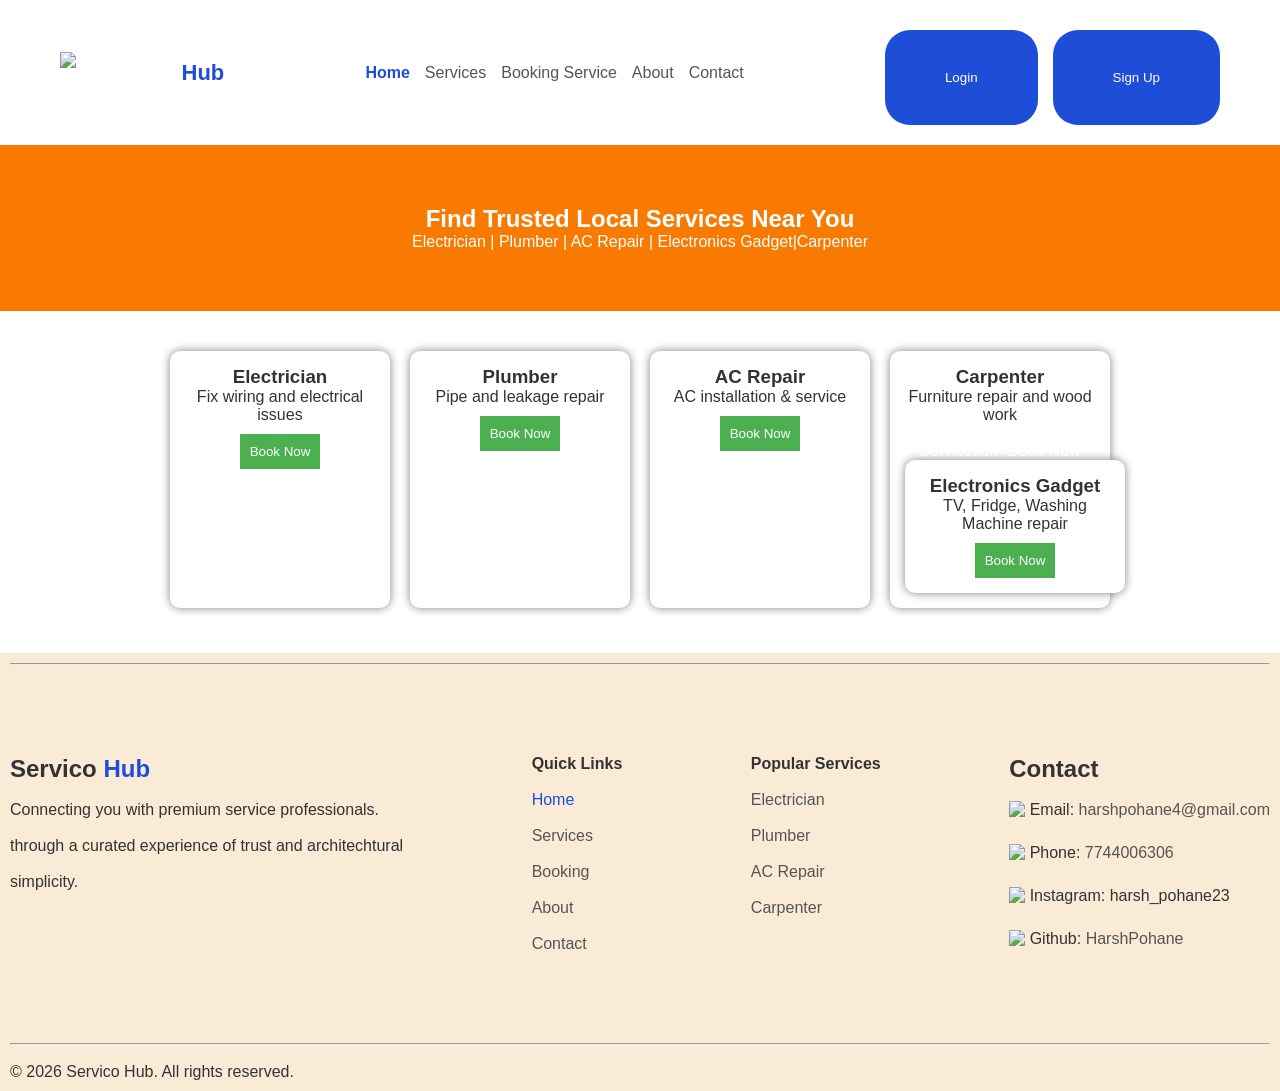
==== index.html @ bc9d91fb "Adding header footer" ====
<!DOCTYPE html>
<html>
<head>
<title>Local Services Finder</title>
<link rel="stylesheet" href="./css/header-footer.css">
<link rel="stylesheet" href="./css/home.css">
</head>

<body>
<header class="navbar">
  <div class="logo">
    <img src="https://img.icons8.com/fluency/48/service.png" alt="logo">
    <span>Servico<span style="color:#1e4ed8;">Hub</span></span>
  </div>
  <nav>
    <a href="./index.html"class="active">Home</a>
    <a href="./pages/service.html">Services</a>
     <a href="./pages/booking.html">Booking Service</a>
    <a href="./pages/about.html">About</a>
    <a href="./pages/contact.html">Contact</a>
  </nav>
   <nav>
  <button class="btn-primary">Login</button>
  <button class="btn-primary">Sign Up</button>
  </nav>
</header>
<!--ServicesNames-->
<section class="ServicesNames">
<h2>Find Trusted Local Services Near You</h2>
<p>Electrician | Plumber | AC Repair | Electronics Gadget|Carpenter</p>
</section>

<!-- Services Cards -->
<section class="services">

<div class="card">
<h3>Electrician</h3>
<p>Fix wiring and electrical issues</p>
<a href="booking.html"><button>Book Now</button></a>
</div>

<div class="card">
<h3>Plumber</h3>
<p>Pipe and leakage repair</p>
<a href="booking.html"><button>Book Now</button></a>
</div>

<div class="card">
<h3>AC Repair</h3>
<p>AC installation & service</p>
<a href="booking.html"><button>Book Now</button></a>
</div>

<div class="card">
<h3>Carpenter</h3>
<p>Furniture repair and wood work</p>
<a href="booking.html"><butt<img src="./../images/Servico Hub logo design showcase.png" alt="Servico Hub logo" width="500">

<div class="nav-links">
<a href="./home.html">Home</a>
<a href="./service.html">Serviceson>Book Now</button></a>
</div>

<div class="card">
<h3>Electronics Gadget</h3>
<p>TV, Fridge, Washing Machine repair</p>
<a href="booking.html"><button>Book Now</button></a>
</div>

</section>
<footer><hr><br><br><br><br><br>
  <div class="footer-container">

    <div class="footer-brand">
      <h2>Servico <span style="color:#1e4ed8;">Hub</span></h2><br>
      <p>Connecting you with premium service professionals.<br><br>
        through a curated experience of trust and architechtural <br><br> simplicity.
      </p>
    </div>

    <div>
      <h4>Quick Links</h4><br>
      <p><a href="./index.html" class="active-open">Home</a></p><br>
      <p><a href="./pages/service.html" class="text-color">Services</a></p><br>
      <p><a href="./pages/booking.html" class="text-color">Booking</a></p><br>
      <p><a href="./pages/about.html" class="text-color">About</a></p><br>
      <p><a href="./pages/contact.html" class="text-color">Contact</a></p><br>
    </div>

    <div>
      <h4>Popular Services</h4><br>
      <p><a href="./pages/services.html#Electrician" class="text-color">Electrician</a></p><br>
      <p><a href="./pages/services.html#Plumber" class="text-color">Plumber</a></p><br>
      <p><a href="./pages/services.html#AC Repair" class="text-color">AC Repair</a></p><br>
      <p><a href="./pages/services.html#Carpenter" class="text-color">Carpenter</a></p><br>
    </div> 
  <div >
        <h2>Contact</h2><br>
        <div class="footer-contact">
          <img src="./images/contactmail.jpg" height="25px"/>&nbsp;
        <p>Email: <a href="mailto:harshpohane4@gmail.com" class="text-color">harshpohane4@gmail.com</a> </p></div><br>
        <div class="footer-contact">
           <img src="./images/contactphone.png" height="25px"/>&nbsp; 
        <p>Phone: <a href="tel:7744006306" class="text-color">7744006306</a></p><br>
        </div><br>
        <div class="footer-contact">
           <img src="./images/instagram.png" height="25px"/>&nbsp; 
        <p>Instagram: <a href="http://www.instagram.com/yourusername" target="_blank" class="text-color"></a>harsh_pohane23</a></p><br>
        </div><br>
        <div class="footer-contact">
           <img src="./images/github.png" height="25px"/>&nbsp; 
        <p>Github: <a href="https://github.com/HarshPohane" class="text-color">HarshPohane
</a></p><br>
        </div>
      </div>
  </div><br><br><br><br>
  <hr><br>
  <p class="copyright">© 2026 Servico Hub. All rights reserved.</p>
</footer>

</body>
</html>
---- css/header-footer.css ----
* {
  margin: 0;
  padding: 0;
  box-sizing: border-box;
  font-family: Arial, sans-serif;
}

body {
  background: #f5f7fb;
  color: #333;
}

.navbar {
  display: flex;
  justify-content: space-between;
  align-items: center;
  padding: 20px 60px;
  background: white;
  flex-wrap: wrap;
}

.logo {
  display: flex;
  align-items: center;
  gap: 10px;
  font-weight: bold;
  font-size: 20px;
}

.logo img {
  width: 32px;
}

nav {
  display: flex;
  gap: 15px;
}

nav a {
  text-decoration: none;
  color: #555;
}

nav .active {
  color: #1e4ed8;
  font-weight: bold;
}

.btn-primary {
  background: #1e4ed8;
  color: white;
  padding: 40px 60px;
  border: none;
  border-radius: 25px;
  cursor: pointer;
}
footer {
  background-color: antiquewhite;
  padding: 10px 10px;
  margin-top: 5px;
  
}

.footer-container {
  display: flex;
  justify-content: space-between;
  gap: 0px;

}

footer input {
  padding: 10px;
  width: 100%;
  margin: 10px 0;
}

footer .btn-primary {
  width: 100%;
}
.servico{
   gap: 1px;
}
.text-color{
    text-decoration: none;
    color: #555;
}
  .footer-contact{
    display: flex;
  }
  .active-open{
    text-decoration: none;
    color:#1e4ed8;
  }
 @media (max-width: 992px) {
  .contact-container {
    flex-direction: column;
  }

  .footer-container {
    flex-wrap: wrap;
  }

  .hero h1 {
    font-size: 36px;
  }
}

@media (max-width: 600px) {
  .navbar {
    padding: 15px 20px;
    flex-direction: column;
    align-items: flex-start;
    gap: 10px;
  }

  nav {
    flex-wrap: wrap;
  }

  .hero {
    padding: 20px;
  }

  .hero h1 {
    font-size: 28px;
  }

  .hero p {
    font-size: 14px;
  }

  .contact-container {
    padding: 20px;
  }

  .row {
    flex-direction: column;
  }

  footer {
    padding: 20px;
  }

  .footer-container {
    flex-direction: column;
  }
}
.copyright{
  gap:0px;

}
---- css/home.css ----
/* Body */
body{
font-family: Arial;
margin:0;
background:white;
}


.logo{
color:white;
font-size:22px;
font-weight:bold;
}

.nav-links a{
color:white;
text-decoration:none;
margin:0 10px;
}

.nav-links a:hover{
color:#F97A00;
}

/* ServicesNames Section */
.ServicesNames{
background: #F97A00;
color:white;
text-align:center;
padding:60px;
}

/* Services Section */
.services{
display:flex;
flex-wrap:wrap;
justify-content:center;
gap:20px;
padding:40px;
}

/* Card Design */
.card{
background:white;
width:220px;
padding:15px;
text-align:center;
border-radius:10px;
box-shadow:0 0 10px gray;
}

.card img{
width:100%;
border-radius:10px;
}

/* Button */
button{
background:#4CAF50;
color:white;
border:none;
padding:10px;
cursor:pointer;
margin-top:10px;
}

button:hover{
background:#2e7d32;
}
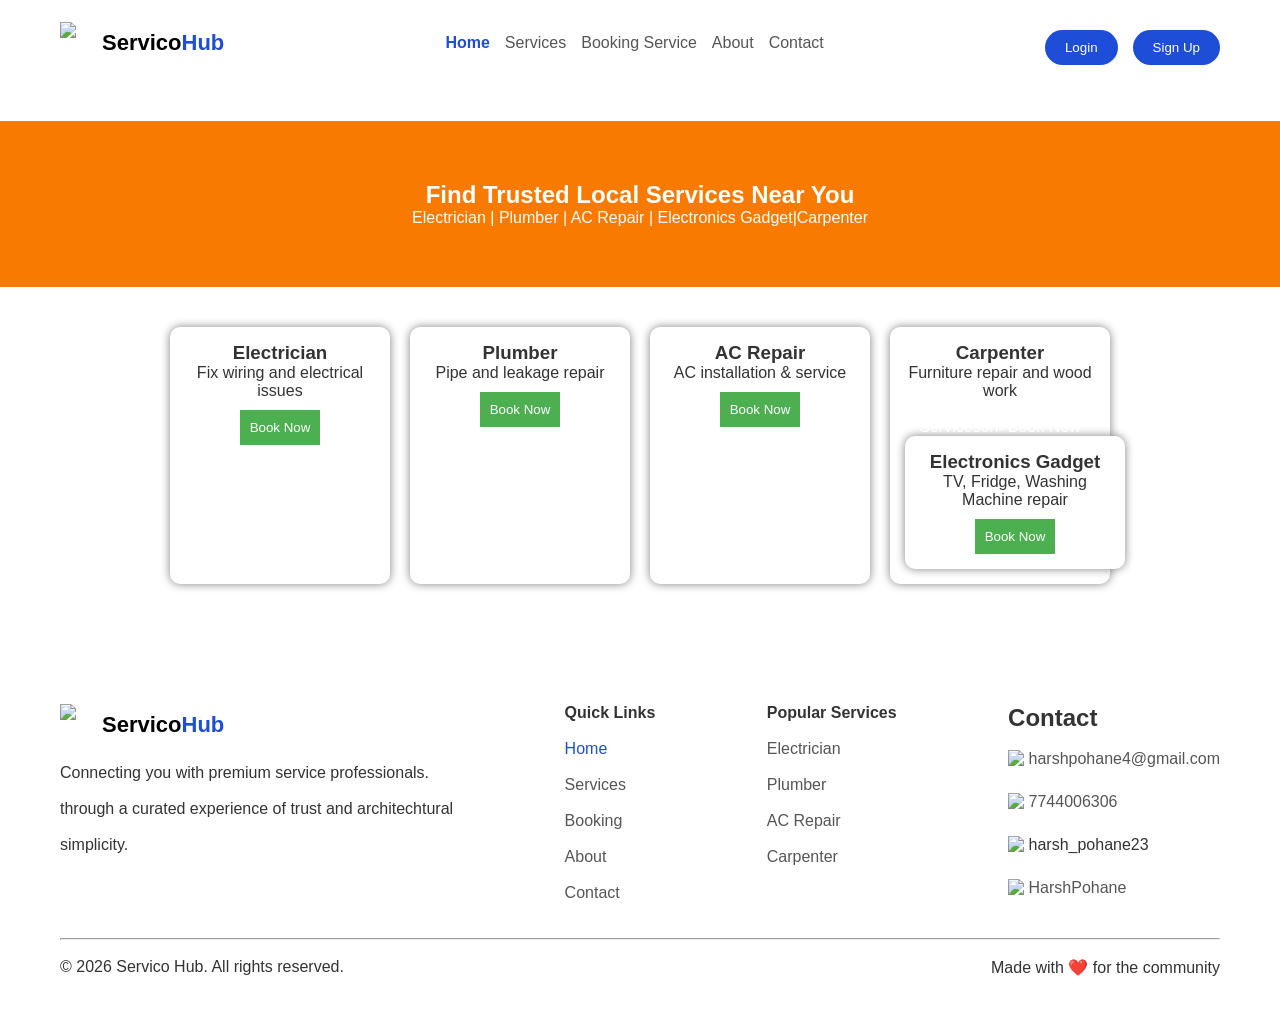
==== commit a61e20c3: "create header footer" ====
--- a/index.html
+++ b/index.html
@@ -7,23 +7,24 @@
 </head>
 
 <body>
+
 <header class="navbar">
   <div class="logo">
     <img src="https://img.icons8.com/fluency/48/service.png" alt="logo">
-    <span>Servico<span style="color:#1e4ed8;">Hub</span></span>
+   <a href="./index.html" class="logo-decoration"> <span style="color:black;">Servico</span><span style="color:#1e4ed8;">Hub</span></a>
   </div>
   <nav>
     <a href="./index.html"class="active">Home</a>
     <a href="./pages/service.html">Services</a>
      <a href="./pages/booking.html">Booking Service</a>
     <a href="./pages/about.html">About</a>
-    <a href="./pages/contact.html">Contact</a>
+    <a href="./pages/contact.html" >Contact</a>
   </nav>
    <nav>
   <button class="btn-primary">Login</button>
   <button class="btn-primary">Sign Up</button>
   </nav>
-</header>
+</header><br><br>
 <!--ServicesNames-->
 <section class="ServicesNames">
 <h2>Find Trusted Local Services Near You</h2>
@@ -68,11 +69,14 @@
 </div>
 
 </section>
-<footer><hr><br><br><br><br><br>
+<footer>
   <div class="footer-container">
 
     <div class="footer-brand">
-      <h2>Servico <span style="color:#1e4ed8;">Hub</span></h2><br>
+      <div class="logo">
+    <img src="https://img.icons8.com/fluency/48/service.png" alt="logo">
+   <a href="./index.html" class="logo-decoration"> <span style="color:black;">Servico<span style="color:#1e4ed8;">Hub</span></span></a>
+  </div><br>
       <p>Connecting you with premium service professionals.<br><br>
         through a curated experience of trust and architechtural <br><br> simplicity.
       </p>
@@ -98,24 +102,27 @@
         <h2>Contact</h2><br>
         <div class="footer-contact">
           <img src="./images/contactmail.jpg" height="25px"/>&nbsp;
-        <p>Email: <a href="mailto:harshpohane4@gmail.com" class="text-color">harshpohane4@gmail.com</a> </p></div><br>
+        <p><a href="mailto:harshpohane4@gmail.com" class="text-color">harshpohane4@gmail.com</a> </p></div><br>
         <div class="footer-contact">
            <img src="./images/contactphone.png" height="25px"/>&nbsp; 
-        <p>Phone: <a href="tel:7744006306" class="text-color">7744006306</a></p><br>
+        <p><a href="tel:7744006306" class="text-color">7744006306</a></p><br>
         </div><br>
         <div class="footer-contact">
            <img src="./images/instagram.png" height="25px"/>&nbsp; 
-        <p>Instagram: <a href="http://www.instagram.com/yourusername" target="_blank" class="text-color"></a>harsh_pohane23</a></p><br>
+        <p><a href="http://www.instagram.com/yourusername" target="_blank" class="text-color"></a>harsh_pohane23</a></p><br>
         </div><br>
         <div class="footer-contact">
            <img src="./images/github.png" height="25px"/>&nbsp; 
-        <p>Github: <a href="https://github.com/HarshPohane" class="text-color">HarshPohane
+        <p><a href="https://github.com/HarshPohane" class="text-color">HarshPohane
 </a></p><br>
         </div>
       </div>
-  </div><br><br><br><br>
+  </div><br>
   <hr><br>
-  <p class="copyright">© 2026 Servico Hub. All rights reserved.</p>
+  <div class="copyright">
+  <p>© 2026 Servico Hub. All rights reserved.</p>
+  <p>Made with ❤️ for the community</p>
+  </div><br>
 </footer>
 
 </body>
--- a/css/header-footer.css
+++ b/css/header-footer.css
@@ -49,23 +49,21 @@
 .btn-primary {
   background: #1e4ed8;
   color: white;
-  padding: 40px 60px;
+  padding: 10px 20px;
   border: none;
   border-radius: 25px;
   cursor: pointer;
 }
 footer {
-  background-color: antiquewhite;
-  padding: 10px 10px;
-  margin-top: 5px;
-  
+  padding: 40px 60px;
+  margin-top: 40px;
 }
 
 .footer-container {
+
   display: flex;
   justify-content: space-between;
-  gap: 0px;
-
+  gap: 20px;
 }
 
 footer input {
@@ -87,9 +85,13 @@
   .footer-contact{
     display: flex;
   }
-  .active-open{
-    text-decoration: none;
-    color:#1e4ed8;
+  .copyright{
+    display: flex;
+    justify-content: space-between;
+
+  }
+  .logo-decoration{
+text-decoration: none;
   }
  @media (max-width: 992px) {
   .contact-container {
@@ -104,6 +106,10 @@
     font-size: 36px;
   }
 }
+.active-open{
+    text-decoration: none;
+    color:#1e4ed8;
+  }
 
 @media (max-width: 600px) {
   .navbar {
@@ -144,8 +150,4 @@
   .footer-container {
     flex-direction: column;
   }
-}
-.copyright{
-  gap:0px;
-
 }
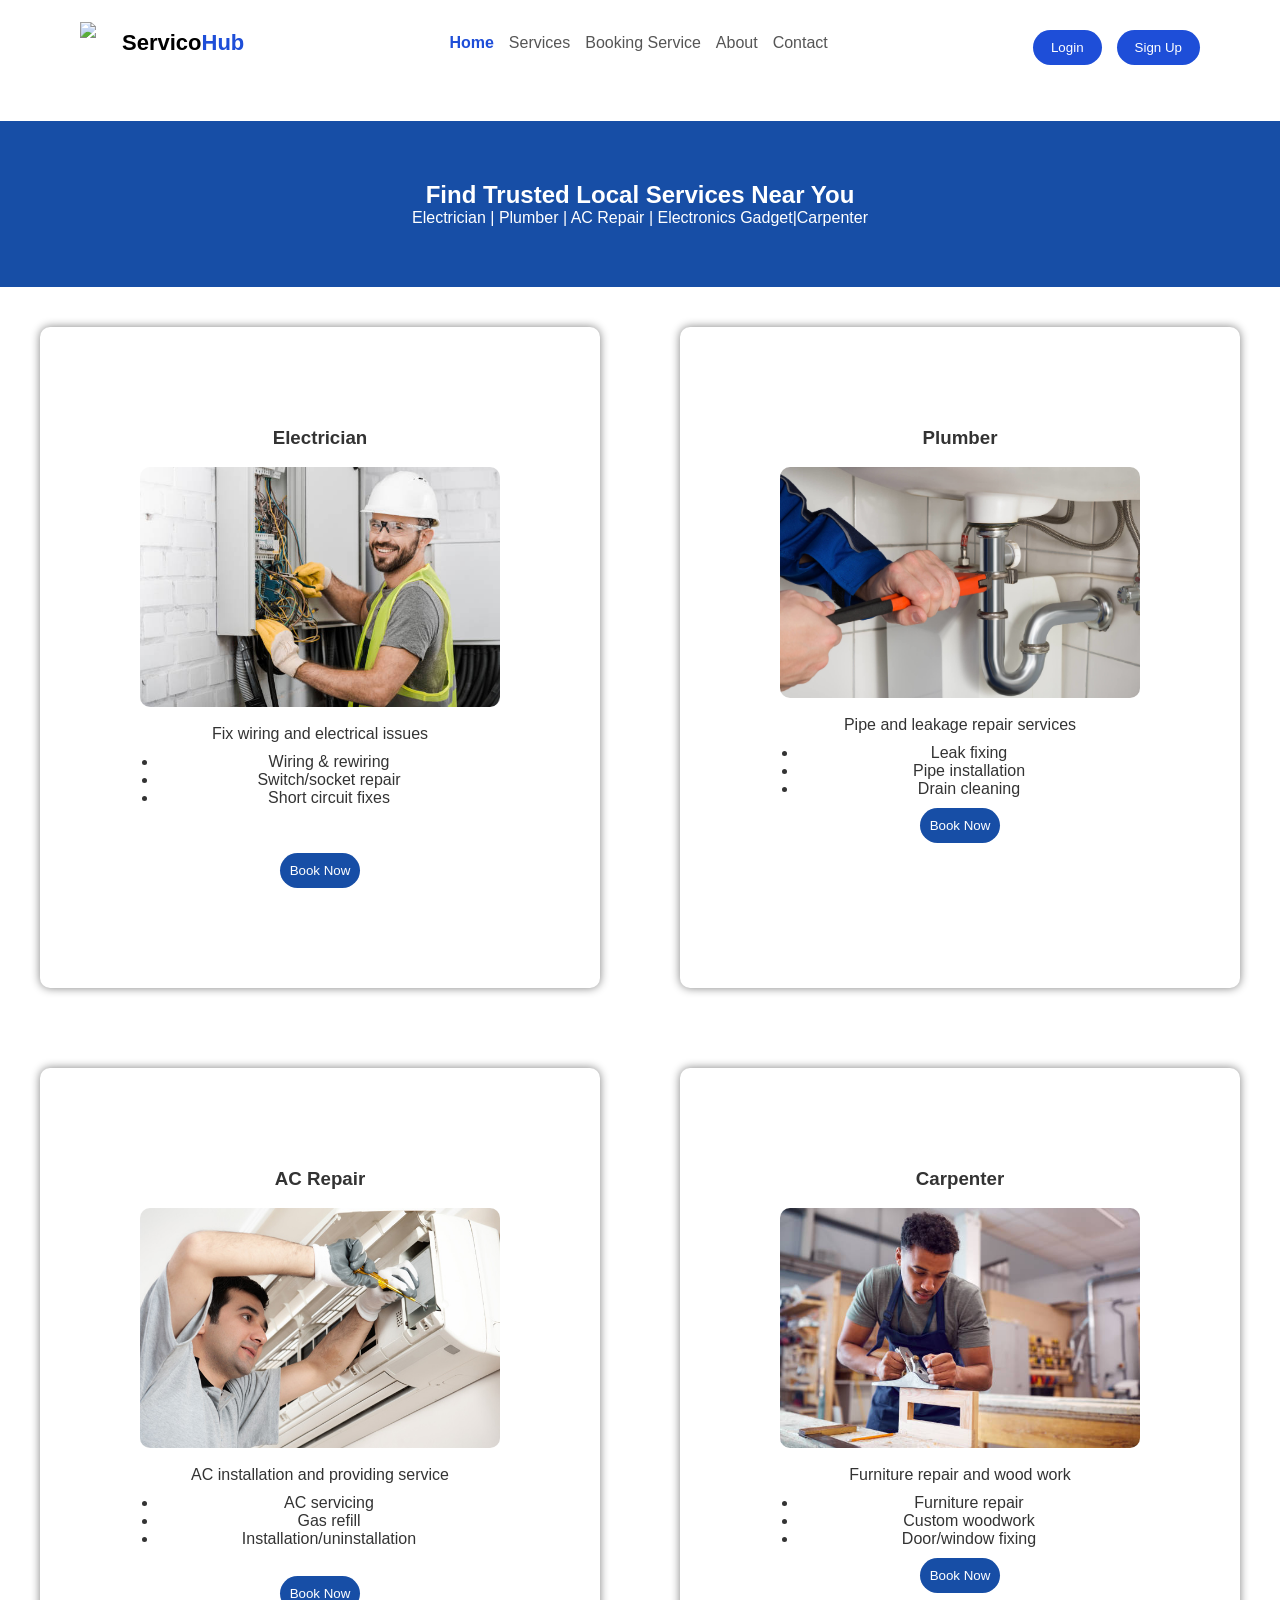
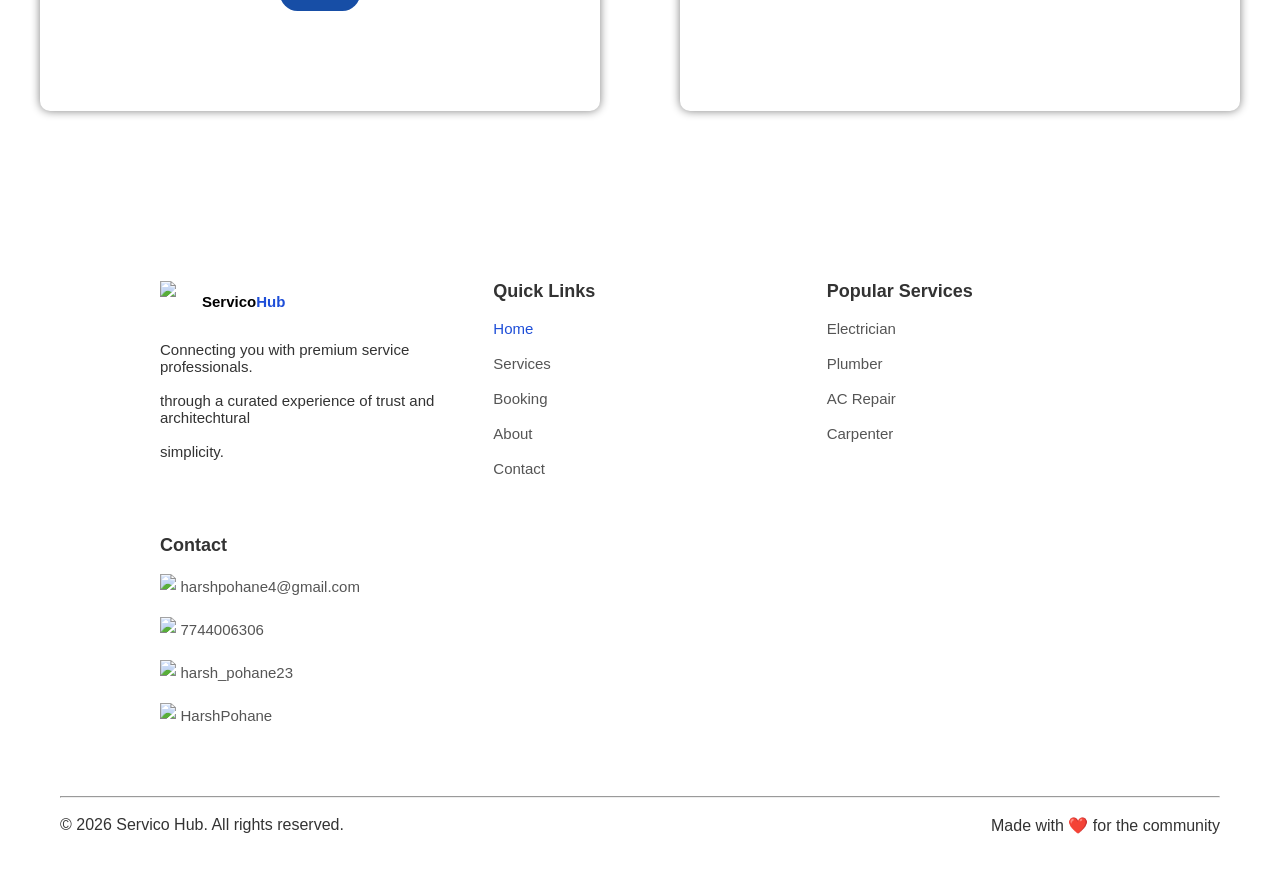
==== commit 38d6a108: "added changes for card css" ====
--- a/index.html
+++ b/index.html
@@ -35,36 +35,55 @@
 <section class="services">
 
 <div class="card">
-<h3>Electrician</h3>
+<h3>Electrician</h3><br>
+<img src="../images/electrician.png" alt="Electrician" class="card-image"><br>
 <p>Fix wiring and electrical issues</p>
+  <ul>
+    <li>Wiring & rewiring</li>
+    <li>Switch/socket repair</li>
+    <li>Short circuit fixes</li>
+  </ul>
+<br>
+<br>
 <a href="booking.html"><button>Book Now</button></a>
 </div>
 
 <div class="card">
-<h3>Plumber</h3>
-<p>Pipe and leakage repair</p>
+<h3>Plumber</h3><br>
+<img src="../images/plumbing.png" alt="Plumbing"><br>
+<p>Pipe and leakage repair services</p>
+  <ul>
+    <li>Leak fixing</li>
+    <li>Pipe installation</li>
+    <li>Drain cleaning</li>
+  </ul>
+
 <a href="booking.html"><button>Book Now</button></a>
 </div>
 
 <div class="card">
-<h3>AC Repair</h3>
-<p>AC installation & service</p>
+<h3>AC Repair</h3><br>
+<img src="../images/ac-repair.png" alt="AC Repair"><br>
+<p>AC installation and providing service</p>
+  <ul>
+    <li>AC servicing</li>
+    <li>Gas refill</li>
+    <li>Installation/uninstallation</li>
+  </ul>
+
+</br>
 <a href="booking.html"><button>Book Now</button></a>
 </div>
 
 <div class="card">
-<h3>Carpenter</h3>
+<h3>Carpenter</h3><br>
+<img src="../images/carpentry.png" alt="Carpentry"><br>
 <p>Furniture repair and wood work</p>
-<a href="booking.html"><butt<img src="./../images/Servico Hub logo design showcase.png" alt="Servico Hub logo" width="500">
-
-<div class="nav-links">
-<a href="./home.html">Home</a>
-<a href="./service.html">Serviceson>Book Now</button></a>
-</div>
-
-<div class="card">
-<h3>Electronics Gadget</h3>
-<p>TV, Fridge, Washing Machine repair</p>
+  <ul>
+    <li>Furniture repair</li>
+    <li>Custom woodwork</li>
+    <li>Door/window fixing</li>
+  </ul>
 <a href="booking.html"><button>Book Now</button></a>
 </div>
 
@@ -93,10 +112,10 @@
 
     <div>
       <h4>Popular Services</h4><br>
-      <p><a href="./pages/services.html#Electrician" class="text-color">Electrician</a></p><br>
-      <p><a href="./pages/services.html#Plumber" class="text-color">Plumber</a></p><br>
-      <p><a href="./pages/services.html#AC Repair" class="text-color">AC Repair</a></p><br>
-      <p><a href="./pages/services.html#Carpenter" class="text-color">Carpenter</a></p><br>
+      <p><a href="./pages/service.html#Electrician" class="text-color">Electrician</a></p><br>
+      <p><a href="./pages/service.html#Plumber" class="text-color">Plumber</a></p><br>
+      <p><a href="./pages/service.html#AC Repair" class="text-color">AC Repair</a></p><br>
+      <p><a href="./pages/service.html#Carpenter" class="text-color">Carpenter</a></p><br>
     </div> 
   <div >
         <h2>Contact</h2><br>
@@ -109,7 +128,7 @@
         </div><br>
         <div class="footer-contact">
            <img src="./images/instagram.png" height="25px"/>&nbsp; 
-        <p><a href="http://www.instagram.com/yourusername" target="_blank" class="text-color"></a>harsh_pohane23</a></p><br>
+        <p><a href="http://www.instagram.com/yourusername" target="_blank" class="text-color">harsh_pohane23</a></p><br>
         </div><br>
         <div class="footer-contact">
            <img src="./images/github.png" height="25px"/>&nbsp; 
--- a/css/header-footer.css
+++ b/css/header-footer.css
@@ -93,61 +93,188 @@
   .logo-decoration{
 text-decoration: none;
   }
- @media (max-width: 992px) {
-  .contact-container {
-    flex-direction: column;
-  }
-
-  .footer-container {
-    flex-wrap: wrap;
-  }
-
-  .hero h1 {
-    font-size: 36px;
-  }
-}
-.active-open{
+    .active-open{
     text-decoration: none;
     color:#1e4ed8;
   }
-
-@media (max-width: 600px) {
+  .paragraph{
+  line-height: 1.7;
+  }
+@media (max-width: 768px) {
   .navbar {
-    padding: 15px 20px;
+    padding: 15px 30px;
+    flex-direction: column;
+    align-items: flex-start;
+  }
+
+  .navbar nav {
+    width: 100%;
+    display: flex;
+    justify-content: space-between;
+    margin-top: 10px;
+  }
+
+  .navbar nav a {
+    font-size: 14px;
+    margin-right: 10px;
+  }
+
+  .btn-primary {
+    padding: 8px 12px;
+    font-size: 14px;
+  }
+}
+
+
+/*MOBILE (480px and below)*/
+@media (max-width: 480px) {
+  .navbar {
+    padding: 10px 15px;
+  }
+
+  .logo {
+    width: 100%;
+    justify-content: space-between;
+  }
+
+  .logo img {
+    width: 35px;
+  }
+
+  .logo-decoration {
+    font-size: 18px;
+  }
+
+  .navbar nav {
     flex-direction: column;
     align-items: flex-start;
     gap: 10px;
   }
 
-  nav {
-    flex-wrap: wrap;
-  }
-
-  .hero {
-    padding: 20px;
-  }
-
-  .hero h1 {
-    font-size: 28px;
-  }
-
-  .hero p {
-    font-size: 14px;
-  }
-
-  .contact-container {
-    padding: 20px;
-  }
-
-  .row {
-    flex-direction: column;
-  }
-
-  footer {
-    padding: 20px;
-  }
-
+  .navbar nav a {
+    display: block;
+    width: 100%;
+    padding: 8px 0;
+    font-size: 14px;
+  }
+
+  .btn-primary {
+    width: 100%;
+    margin-top: 5px;
+  }
+}
+
+
+/*LARGE LAPTOP (1024px and above) */
+@media (min-width: 1024px) {
+  .navbar {
+    padding: 20px 80px;
+  }
+
+  .navbar nav a {
+    font-size: 16px;
+  }
+
+  .btn-primary {
+    padding: 10px 18px;
+  }
+}
+/* Default layout (Laptop/Desktop) */
+.footer-container {
+  display: flex;
+  justify-content: space-between;
+  flex-wrap: wrap;
+  gap: 40px;
+  padding: 40px 80px;
+}
+
+.footer-container > div {
+  flex: 1;
+  min-width: 220px;
+}
+
+.footer-contact {
+  display: flex;
+  align-items: center;
+}
+
+
+/*TABLET (768px and below)*/
+@media (max-width: 768px) {
+  .footer-container {
+    padding: 30px 40px;
+    gap: 30px;
+  }
+
+  .footer-container > div {
+    flex: 1 1 45%; /* 2 columns */
+  }
+
+  .footer-brand p {
+    font-size: 14px;
+  }
+
+  .footer-container h4,
+  .footer-container h2 {
+    font-size: 16px;
+  }
+}
+
+
+/*MOBILE (480px and below)*/
+@media (max-width: 480px) {
   .footer-container {
     flex-direction: column;
+    padding: 20px;
+    gap: 20px;
+  }
+
+  .footer-container > div {
+    width: 100%;
+  }
+
+  .footer-brand {
+    text-align: center;
+  }
+
+  .logo {
+    justify-content: center;
+  }
+
+  .footer-contact {
+    justify-content: flex-start;
+  }
+
+  .footer-container h4,
+  .footer-container h2 {
+    font-size: 15px;
+  }
+
+  .footer-container p,
+  .footer-container a {
+    font-size: 14px;
+  }
+
+  .copyright {
+    text-align: center;
+    font-size: 13px;
+  }
+}
+
+
+/*LARGE LAPTOP (1024px and above)*/
+@media (min-width: 1024px) {
+  .footer-container {
+    padding: 50px 100px;
+  }
+
+  .footer-container h4,
+  .footer-container h2 {
+    font-size: 18px;
+  }
+
+  .footer-container p,
+  .footer-container a {
+    font-size: 15px;
   }
 }
--- a/css/home.css
+++ b/css/home.css
@@ -24,7 +24,7 @@
 
 /* ServicesNames Section */
 .ServicesNames{
-background: #F97A00;
+background: #174ea6;
 color:white;
 text-align:center;
 padding:60px;
@@ -32,21 +32,27 @@
 
 /* Services Section */
 .services{
-display:flex;
-flex-wrap:wrap;
+display:grid;
+grid-template-columns: repeat(2, 1fr);
+
 justify-content:center;
-gap:20px;
+gap:80px;
 padding:40px;
+
 }
 
 /* Card Design */
 .card{
 background:white;
-width:220px;
-padding:15px;
+width: 100%; 
+padding:100px;
 text-align:center;
 border-radius:10px;
 box-shadow:0 0 10px gray;
+
+display: flex;
+  flex-direction: column;
+  
 }
 
 .card img{
@@ -54,16 +60,26 @@
 border-radius:10px;
 }
 
+
+.card ul {
+  padding-left: 18px;
+  margin: 10px 0;
+}
+
+.card button {
+  margin-top: auto;
+}
 /* Button */
 button{
-background:#4CAF50;
+background:#174ea6;
 color:white;
 border:none;
 padding:10px;
 cursor:pointer;
 margin-top:10px;
+border-radius: 30px;
 }
 
 button:hover{
-background:#2e7d32;
+background:;
 }
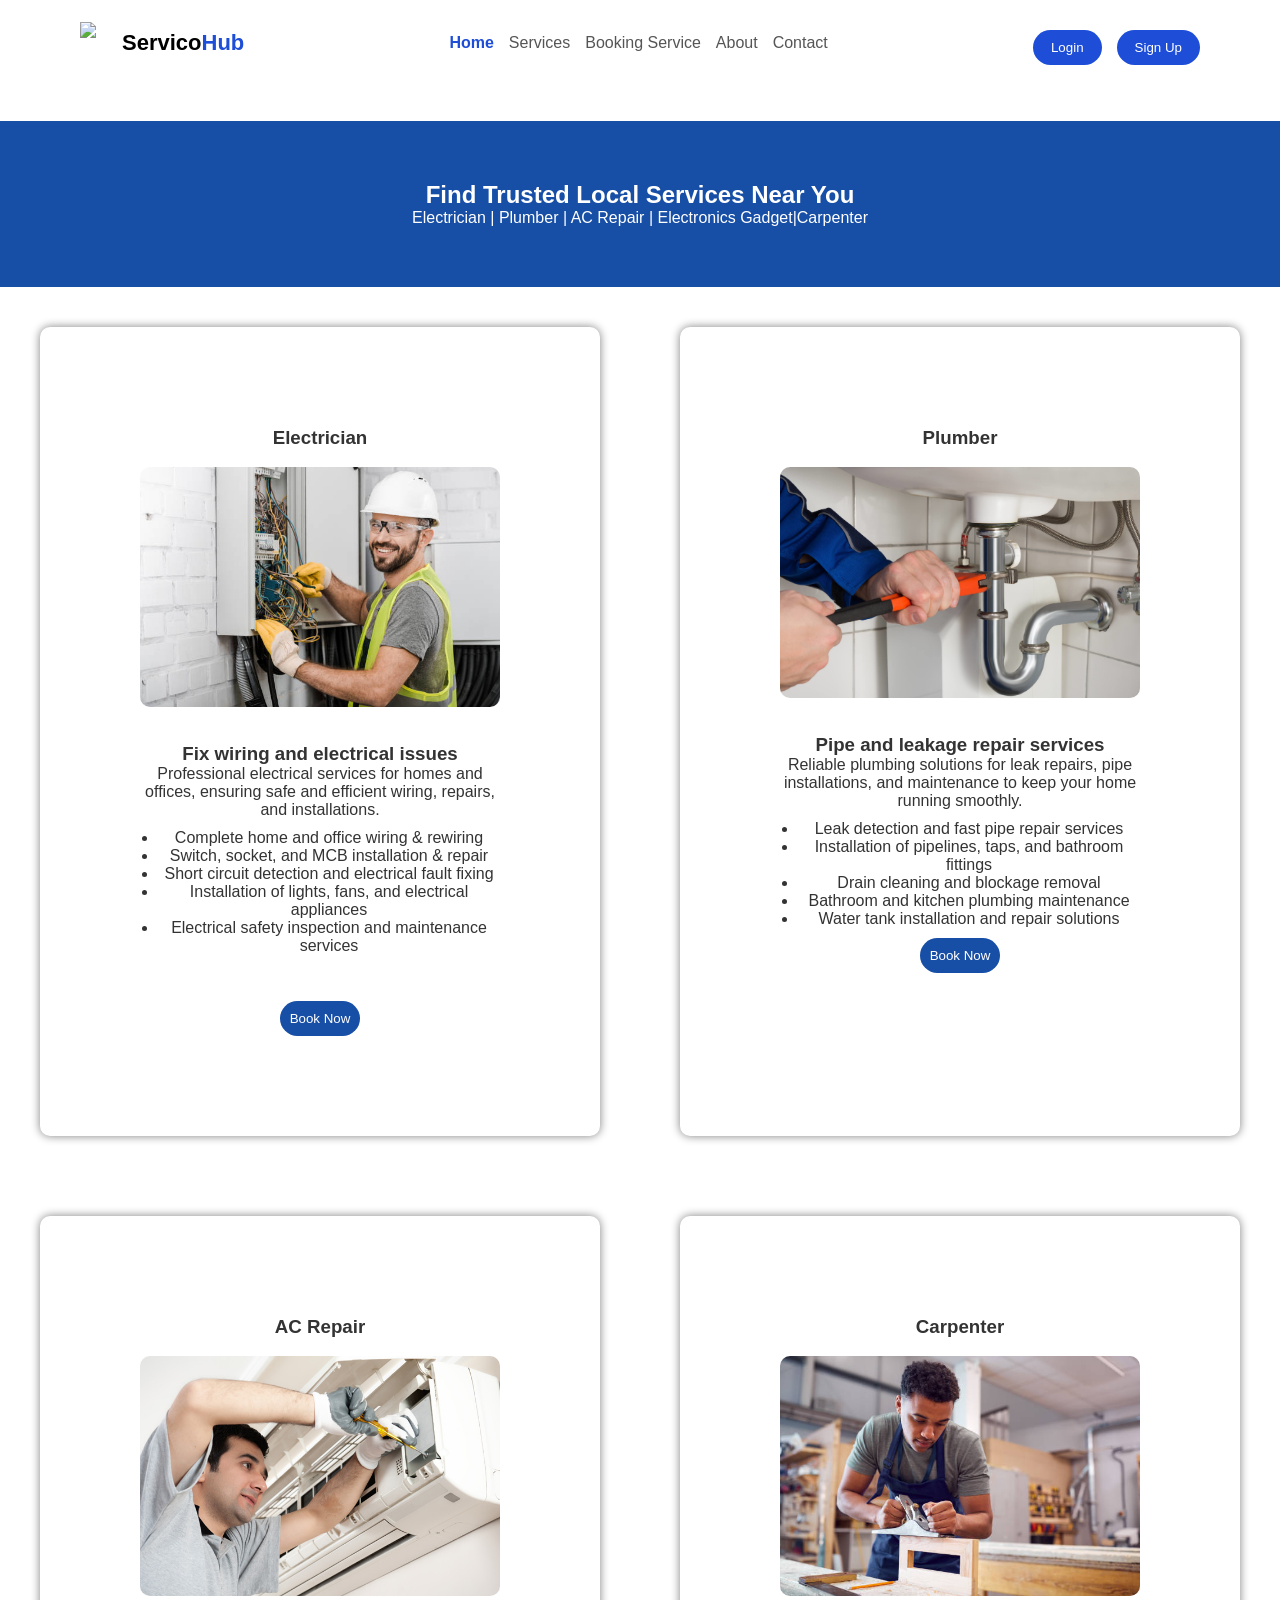
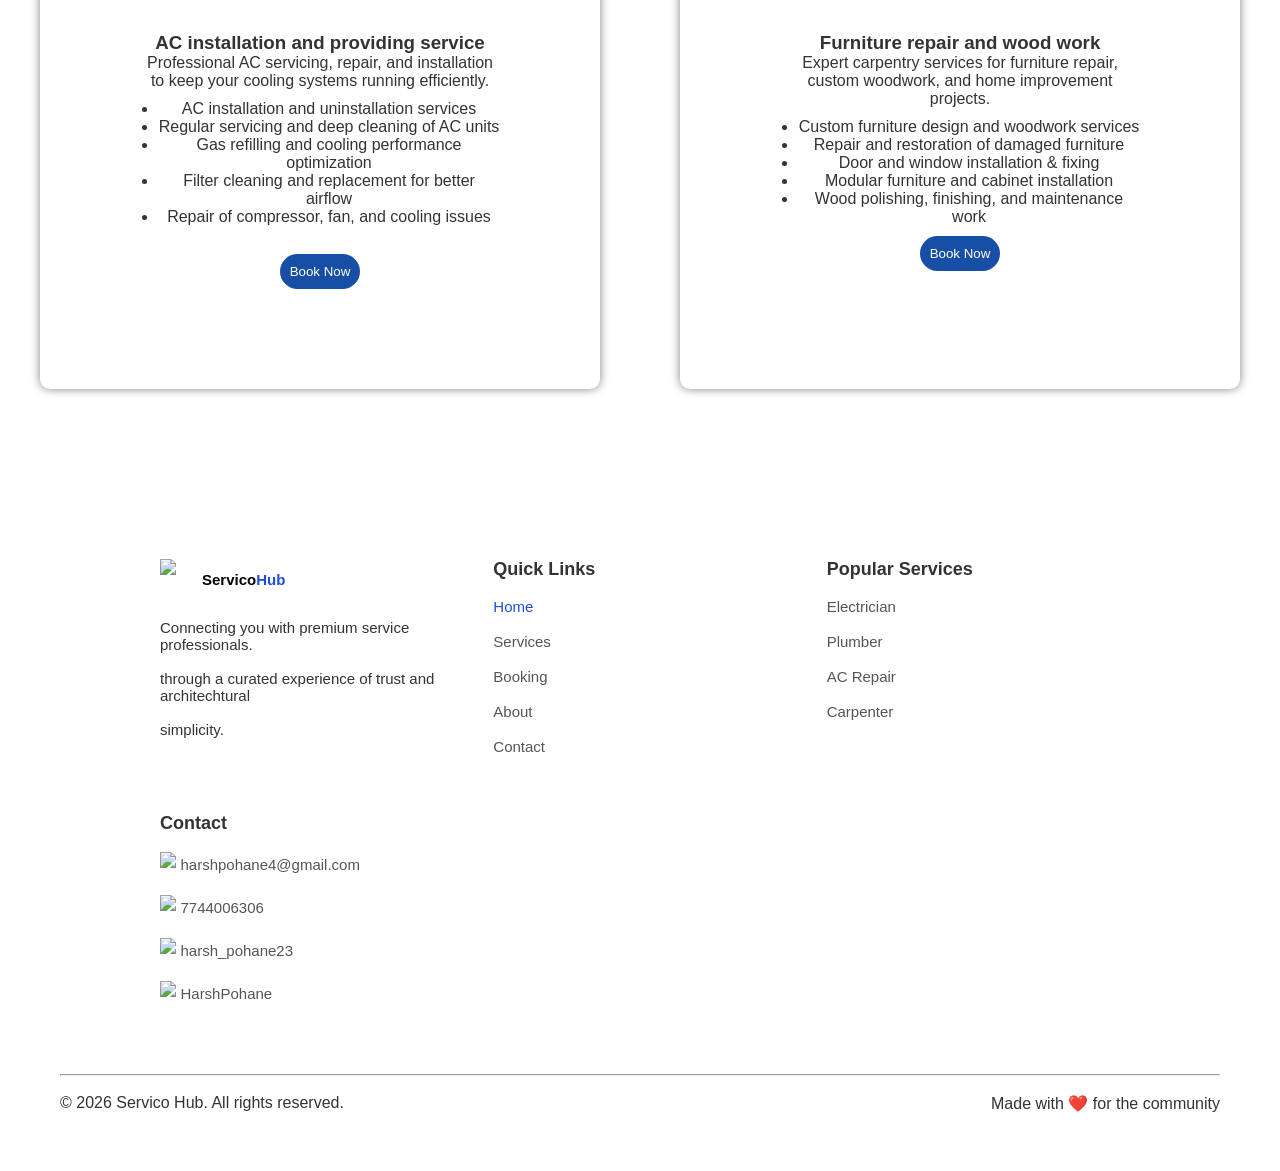
==== commit 5cc136f1: "added description points for each service" ====
--- a/index.html
+++ b/index.html
@@ -36,13 +36,16 @@
 
 <div class="card">
 <h3>Electrician</h3><br>
-<img src="../images/electrician.png" alt="Electrician" class="card-image"><br>
-<p>Fix wiring and electrical issues</p>
-  <ul>
-    <li>Wiring & rewiring</li>
-    <li>Switch/socket repair</li>
-    <li>Short circuit fixes</li>
-  </ul>
+<img src="../images/electrician.png" alt="Electrician" class="card-image"><br><br>
+<h3>Fix wiring and electrical issues</h3>
+<p>Professional electrical services for homes and offices, ensuring safe and efficient wiring, repairs, and installations.</p>
+<ul>
+  <li>Complete home and office wiring & rewiring</li>
+  <li>Switch, socket, and MCB installation & repair</li>
+  <li>Short circuit detection and electrical fault fixing</li>
+  <li>Installation of lights, fans, and electrical appliances</li>
+  <li>Electrical safety inspection and maintenance services</li>
+</ul>
 <br>
 <br>
 <a href="booking.html"><button>Book Now</button></a>
@@ -50,26 +53,32 @@
 
 <div class="card">
 <h3>Plumber</h3><br>
-<img src="../images/plumbing.png" alt="Plumbing"><br>
-<p>Pipe and leakage repair services</p>
-  <ul>
-    <li>Leak fixing</li>
-    <li>Pipe installation</li>
-    <li>Drain cleaning</li>
-  </ul>
+<img src="../images/plumbing.png" alt="Plumbing"><br><br>
+<h3>Pipe and leakage repair services</h3>
+<p>Reliable plumbing solutions for leak repairs, pipe installations, and maintenance to keep your home running smoothly.</p>
+<ul>
+  <li>Leak detection and fast pipe repair services</li>
+  <li>Installation of pipelines, taps, and bathroom fittings</li>
+  <li>Drain cleaning and blockage removal</li>
+  <li>Bathroom and kitchen plumbing maintenance</li>
+  <li>Water tank installation and repair solutions</li>
+</ul>
 
 <a href="booking.html"><button>Book Now</button></a>
 </div>
 
 <div class="card">
 <h3>AC Repair</h3><br>
-<img src="../images/ac-repair.png" alt="AC Repair"><br>
-<p>AC installation and providing service</p>
-  <ul>
-    <li>AC servicing</li>
-    <li>Gas refill</li>
-    <li>Installation/uninstallation</li>
-  </ul>
+<img src="../images/ac-repair.png" alt="AC Repair"><br><br>
+<h3>AC installation and providing service</h3>
+<p>Professional AC servicing, repair, and installation to keep your cooling systems running efficiently.</p>
+<ul>
+  <li>AC installation and uninstallation services</li>
+  <li>Regular servicing and deep cleaning of AC units</li>
+  <li>Gas refilling and cooling performance optimization</li>
+  <li>Filter cleaning and replacement for better airflow</li>
+  <li>Repair of compressor, fan, and cooling issues</li>
+</ul>
 
 </br>
 <a href="booking.html"><button>Book Now</button></a>
@@ -77,13 +86,16 @@
 
 <div class="card">
 <h3>Carpenter</h3><br>
-<img src="../images/carpentry.png" alt="Carpentry"><br>
-<p>Furniture repair and wood work</p>
-  <ul>
-    <li>Furniture repair</li>
-    <li>Custom woodwork</li>
-    <li>Door/window fixing</li>
-  </ul>
+<img src="../images/carpentry.png" alt="Carpentry"><br><br>
+<h3>Furniture repair and wood work</h3>
+<p>Expert carpentry services for furniture repair, custom woodwork, and home improvement projects.</p>
+<ul>
+  <li>Custom furniture design and woodwork services</li>
+  <li>Repair and restoration of damaged furniture</li>
+  <li>Door and window installation & fixing</li>
+  <li>Modular furniture and cabinet installation</li>
+  <li>Wood polishing, finishing, and maintenance work</li>
+</ul>
 <a href="booking.html"><button>Book Now</button></a>
 </div>
 
--- a/css/home.css
+++ b/css/home.css
@@ -80,6 +80,3 @@
 border-radius: 30px;
 }
 
-button:hover{
-background:;
-}
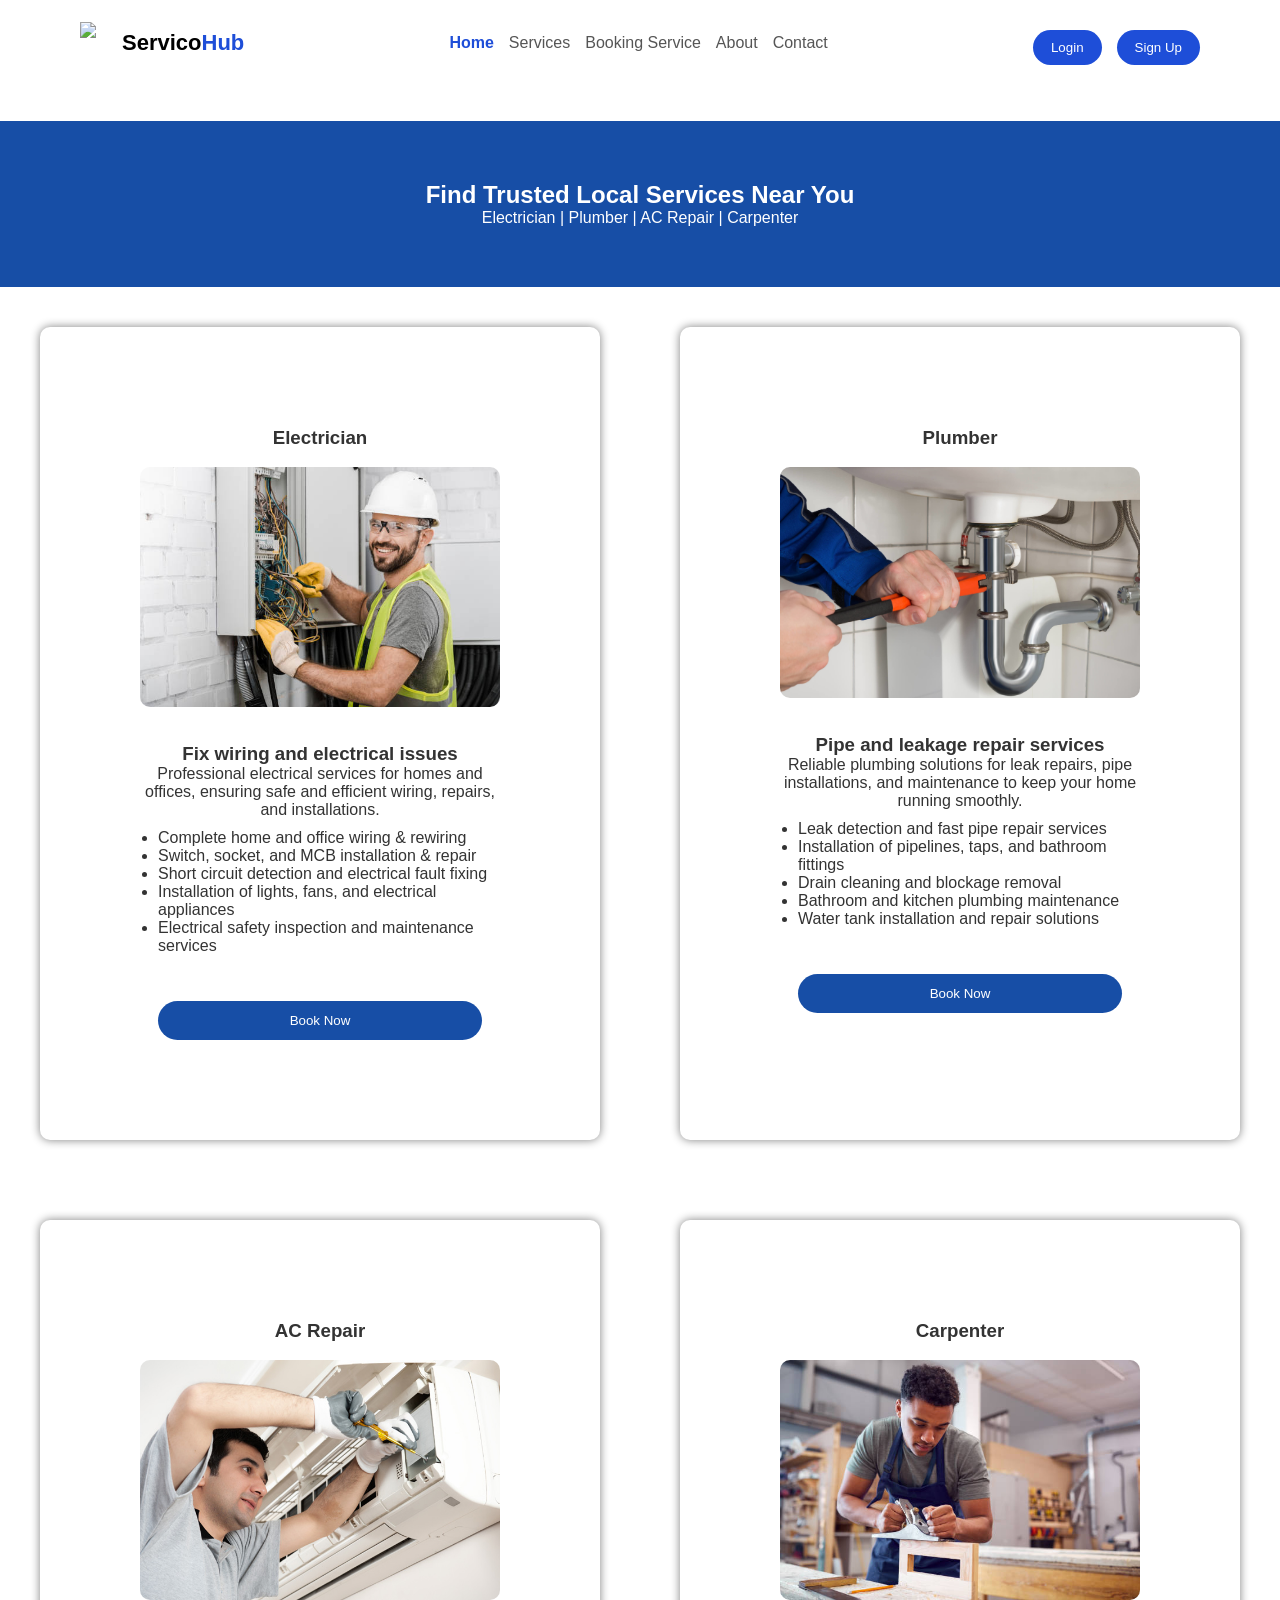
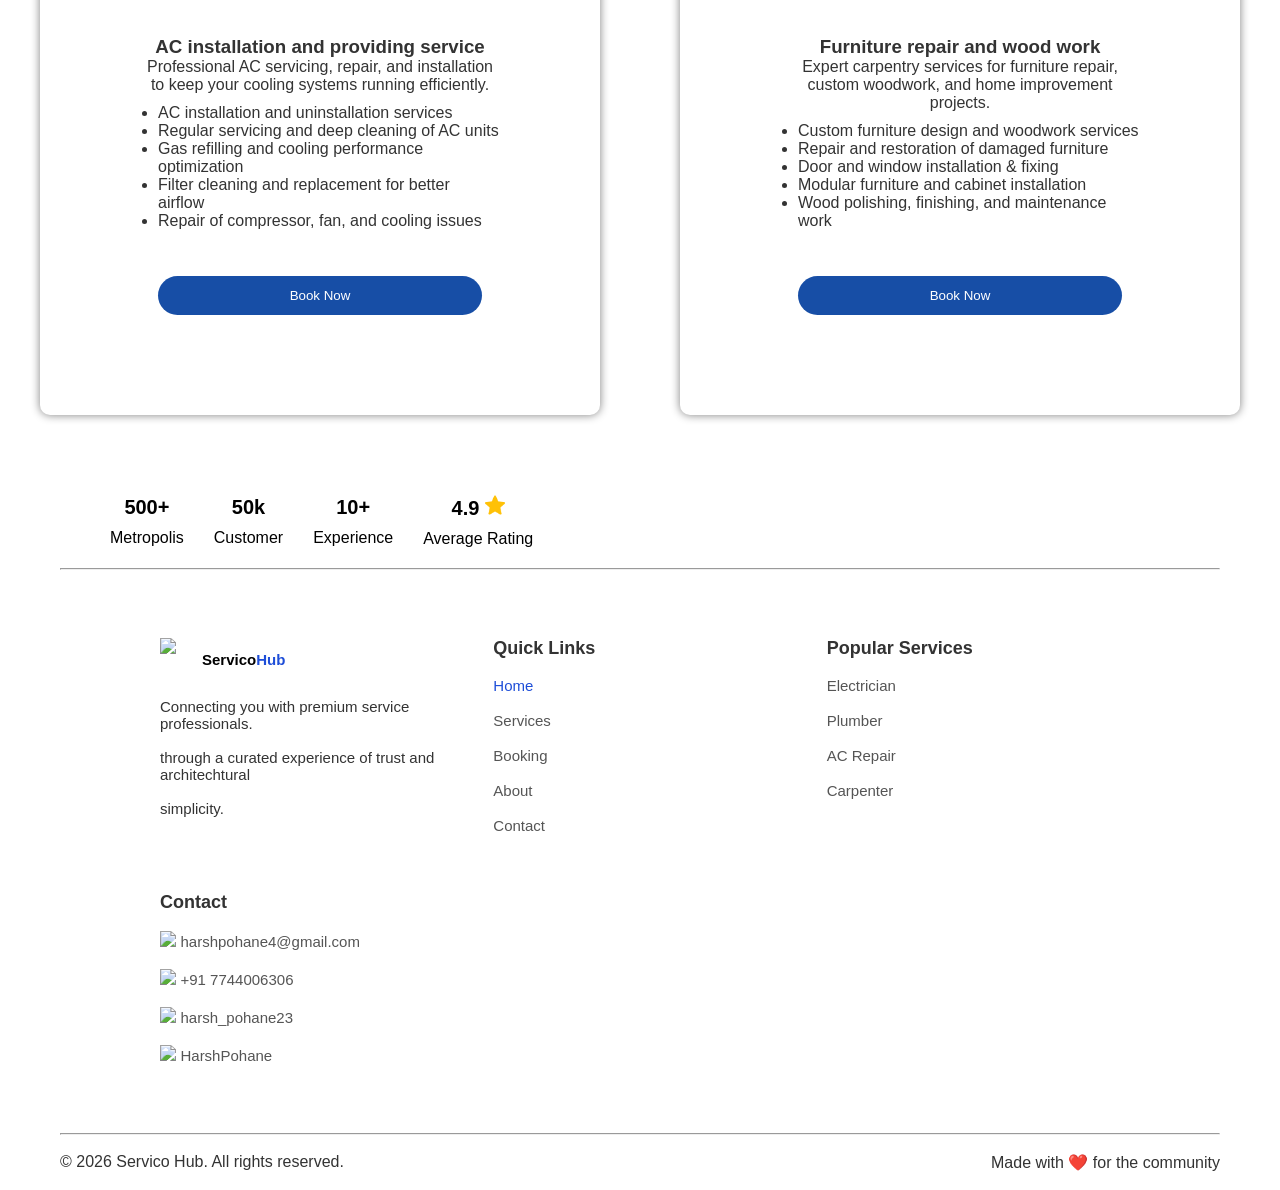
==== commit b2254dda: "Merge branch 'HarshPohane:main' into main" ====
--- a/index.html
+++ b/index.html
@@ -28,7 +28,7 @@
 <!--ServicesNames-->
 <section class="ServicesNames">
 <h2>Find Trusted Local Services Near You</h2>
-<p>Electrician | Plumber | AC Repair | Electronics Gadget|Carpenter</p>
+<p>Electrician | Plumber | AC Repair | Carpenter</p>
 </section>
 
 <!-- Services Cards -->
@@ -36,7 +36,7 @@
 
 <div class="card">
 <h3>Electrician</h3><br>
-<img src="../images/electrician.png" alt="Electrician" class="card-image"><br><br>
+<img src="images/electrician.png" alt="Electrician" class="card-image"><br><br>
 <h3>Fix wiring and electrical issues</h3>
 <p>Professional electrical services for homes and offices, ensuring safe and efficient wiring, repairs, and installations.</p>
 <ul>
@@ -53,7 +53,7 @@
 
 <div class="card">
 <h3>Plumber</h3><br>
-<img src="../images/plumbing.png" alt="Plumbing"><br><br>
+<img src="images/plumbing.png" alt="Plumbing"><br><br>
 <h3>Pipe and leakage repair services</h3>
 <p>Reliable plumbing solutions for leak repairs, pipe installations, and maintenance to keep your home running smoothly.</p>
 <ul>
@@ -63,13 +63,13 @@
   <li>Bathroom and kitchen plumbing maintenance</li>
   <li>Water tank installation and repair solutions</li>
 </ul>
-
+<br><br>
 <a href="booking.html"><button>Book Now</button></a>
 </div>
 
 <div class="card">
 <h3>AC Repair</h3><br>
-<img src="../images/ac-repair.png" alt="AC Repair"><br><br>
+<img src="images/ac-repair.png" alt="AC Repair"><br><br>
 <h3>AC installation and providing service</h3>
 <p>Professional AC servicing, repair, and installation to keep your cooling systems running efficiently.</p>
 <ul>
@@ -80,13 +80,13 @@
   <li>Repair of compressor, fan, and cooling issues</li>
 </ul>
 
-</br>
+</br><br>
 <a href="booking.html"><button>Book Now</button></a>
 </div>
 
 <div class="card">
 <h3>Carpenter</h3><br>
-<img src="../images/carpentry.png" alt="Carpentry"><br><br>
+<img src="images/carpentry.png" alt="Carpentry"><br><br>
 <h3>Furniture repair and wood work</h3>
 <p>Expert carpentry services for furniture repair, custom woodwork, and home improvement projects.</p>
 <ul>
@@ -96,11 +96,38 @@
   <li>Modular furniture and cabinet installation</li>
   <li>Wood polishing, finishing, and maintenance work</li>
 </ul>
+<br><br>
 <a href="booking.html"><button>Book Now</button></a>
 </div>
 
 </section>
-<footer>
+<div class="recommedations">
+                <div class="recommedations-items">
+                    <span class="recommedations-count">500+</span>
+                    <span>Metropolis</span>
+                    
+                </div>
+
+                <div class="recommedations-items">
+
+                    <span class="recommedations-count">50k</span>
+                    <span>Customer</span>
+                </div>
+
+                <div class="recommedations-items">
+                    <span class="recommedations-count">10+</span>
+                    <span>Experience</span>
+                </div>
+
+                <div class="recommedations-items">
+                    <span class="recommedations-count">
+                        4.9 <img src="./images/star (3).png" height="20px" alt="star" />
+                    </span>
+                    <span>Average Rating</span>
+                </div>
+                </div>
+                <br>
+<footer><hr><br>
   <div class="footer-container">
 
     <div class="footer-brand">
@@ -132,18 +159,18 @@
   <div >
         <h2>Contact</h2><br>
         <div class="footer-contact">
-          <img src="./images/contactmail.jpg" height="25px"/>&nbsp;
+          <img src="./images/contactmail.jpg" height="20px"/>&nbsp;
         <p><a href="mailto:harshpohane4@gmail.com" class="text-color">harshpohane4@gmail.com</a> </p></div><br>
         <div class="footer-contact">
-           <img src="./images/contactphone.png" height="25px"/>&nbsp; 
-        <p><a href="tel:7744006306" class="text-color">7744006306</a></p><br>
+           <img src="./images/contactphone.png" height="20px"/>&nbsp; 
+        <p><a href="tel:7744006306" class="text-color">+91 7744006306</a></p><br>
         </div><br>
         <div class="footer-contact">
-           <img src="./images/instagram.png" height="25px"/>&nbsp; 
+           <img src="./images/instagram.png" height="20px"/>&nbsp; 
         <p><a href="http://www.instagram.com/yourusername" target="_blank" class="text-color">harsh_pohane23</a></p><br>
         </div><br>
         <div class="footer-contact">
-           <img src="./images/github.png" height="25px"/>&nbsp; 
+           <img src="./images/github.png" height="20px"/>&nbsp; 
         <p><a href="https://github.com/HarshPohane" class="text-color">HarshPohane
 </a></p><br>
         </div>
--- a/css/header-footer.css
+++ b/css/header-footer.css
@@ -55,15 +55,15 @@
   cursor: pointer;
 }
 footer {
-  padding: 40px 60px;
-  margin-top: 40px;
+  padding: 0px 60px;
+  margin-top: 2px;
 }
 
 .footer-container {
 
   display: flex;
   justify-content: space-between;
-  gap: 20px;
+  gap: 5px;
 }
 
 footer input {
@@ -101,7 +101,7 @@
   line-height: 1.7;
   }
 @media (max-width: 768px) {
-  .navbar {
+  .navbar nav {
     padding: 15px 30px;
     flex-direction: column;
     align-items: flex-start;
@@ -121,7 +121,8 @@
 
   .btn-primary {
     padding: 8px 12px;
-    font-size: 14px;
+    font-size: 10px;
+    
   }
 }
 
@@ -152,17 +153,18 @@
   }
 
   .navbar nav a {
-    display: block;
-    width: 100%;
-    padding: 8px 0;
-    font-size: 14px;
-  }
-
+    padding: 15px 30px;
+    flex-direction: column;
+    align-items: flex-start;
+  }
   .btn-primary {
-    width: 100%;
+    width: 30%;
     margin-top: 5px;
-  }
-}
+  
+}
+  }
+
+  
 
 
 /*LARGE LAPTOP (1024px and above) */
@@ -188,7 +190,7 @@
   padding: 40px 80px;
 }
 
-.footer-container > div {
+.footer-container  div {
   flex: 1;
   min-width: 220px;
 }
--- a/css/home.css
+++ b/css/home.css
@@ -64,10 +64,14 @@
 .card ul {
   padding-left: 18px;
   margin: 10px 0;
+  text-align: left;
 }
 
 .card button {
   margin-top: auto;
+  padding: 12px;
+  border-radius: 25px;
+  width: 90%; 
 }
 /* Button */
 button{
@@ -80,3 +84,25 @@
 border-radius: 30px;
 }
 
+.recommedations{
+   margin-top: 30px;
+   color:black;
+   display: flex;
+   flex-direction: row;
+   align-items: center;
+   gap: 20px;
+   margin-left: 100px;
+}
+.recommedations-items{
+   display: flex;
+   flex-direction: column;
+   align-items: center;
+   gap: 10px;
+   margin-top: 10px;
+   margin-left: 10px;
+}
+.recommedations-count{
+   font-size: 20px;
+   font-weight: 600;
+   font-family: 'Trebuchet MS', 'Lucida Sans Unicode', 'Lucida Grande', 'Lucida Sans', Arial, sans-serif;
+}
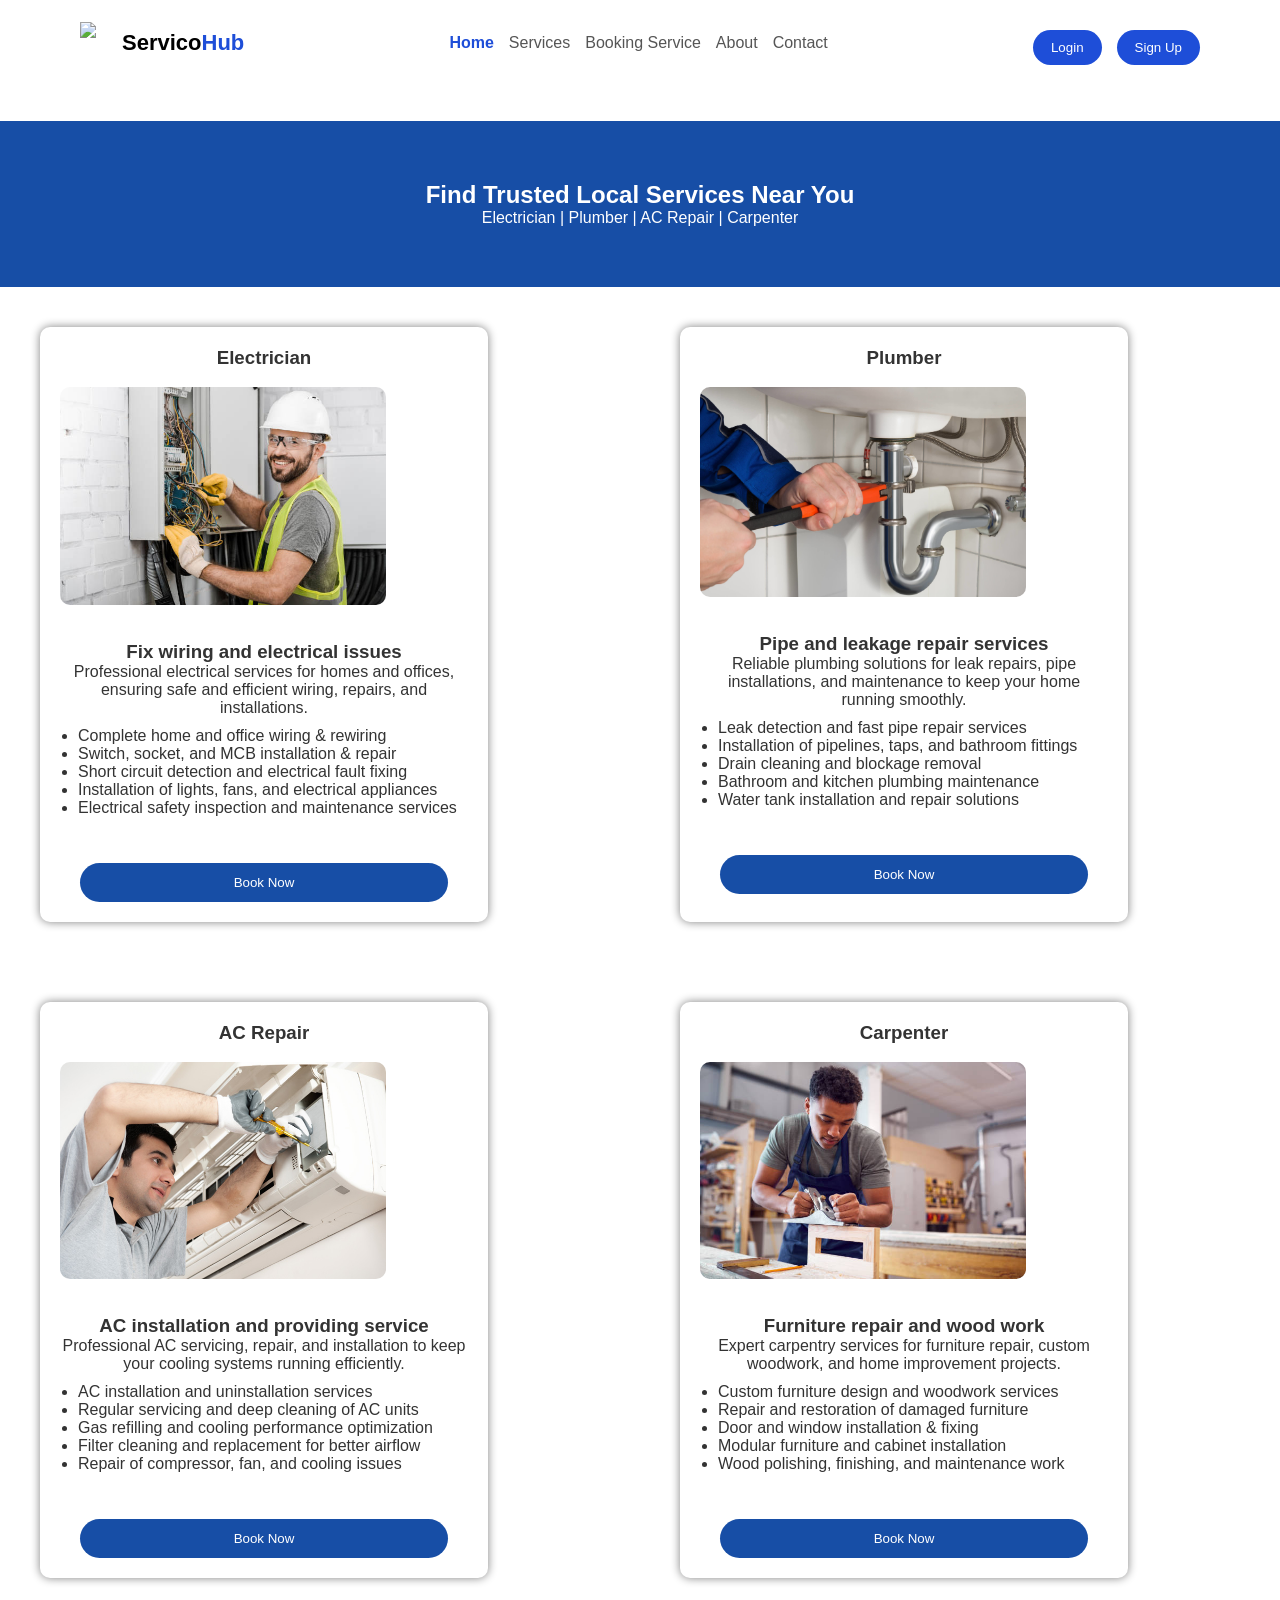
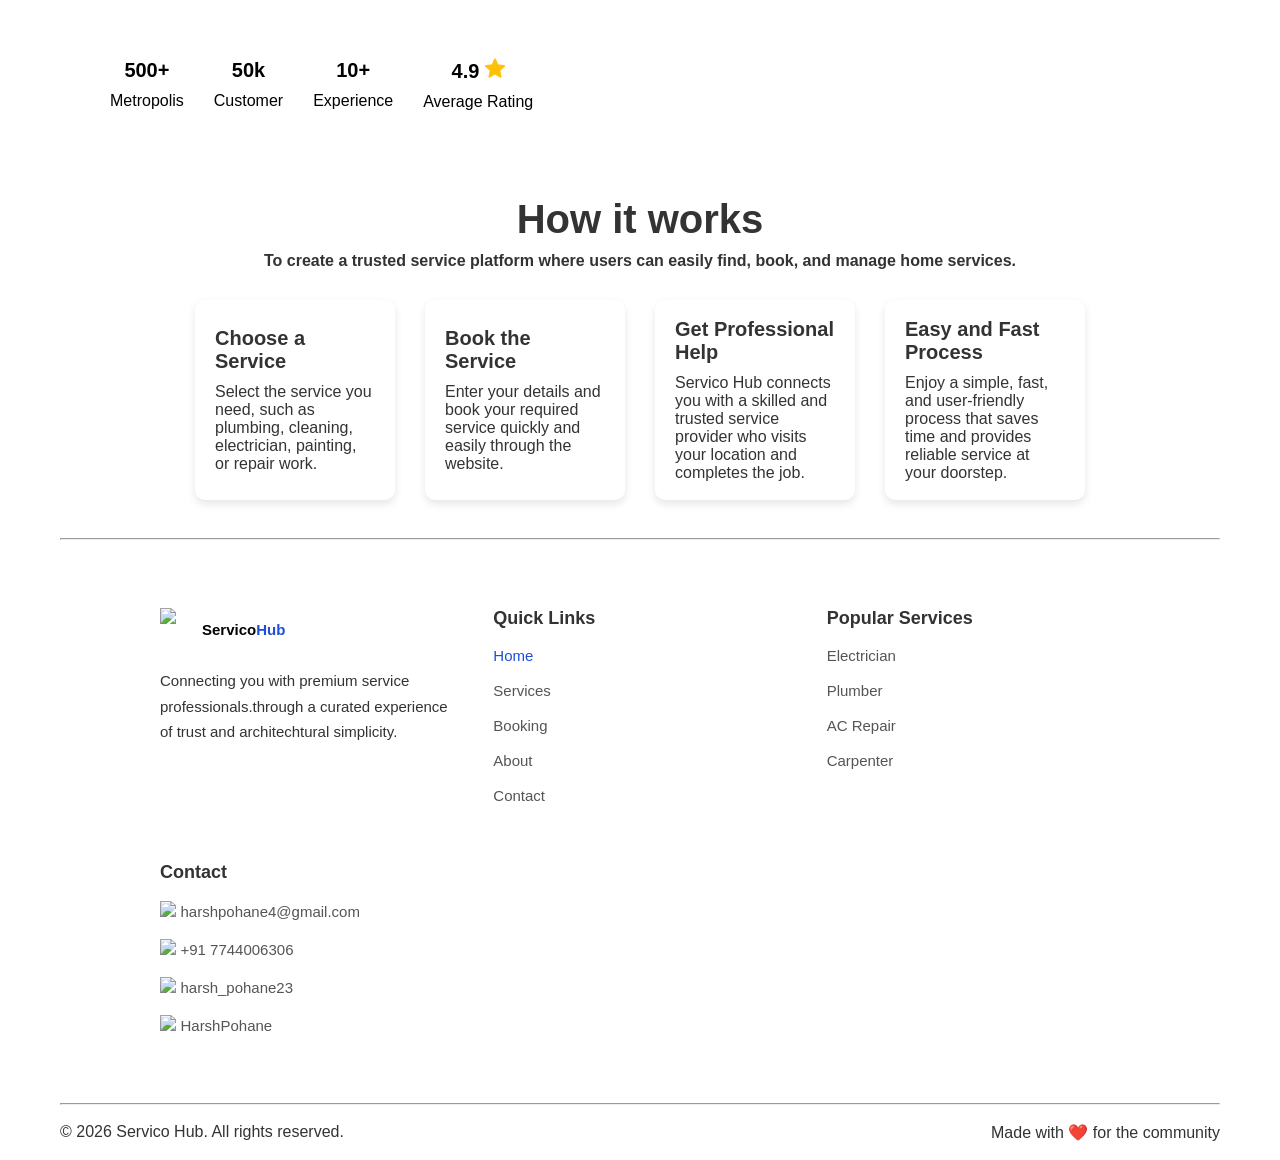
==== commit 82619e1e: "add more info" ====
--- a/index.html
+++ b/index.html
@@ -1,188 +1,227 @@
 <!DOCTYPE html>
 <html>
+
 <head>
-<title>Local Services Finder</title>
-<link rel="stylesheet" href="./css/header-footer.css">
-<link rel="stylesheet" href="./css/home.css">
+  <title>Local Services Finder</title>
+  <link rel="stylesheet" href="./css/header-footer.css">
+  <link rel="stylesheet" href="./css/home.css">
 </head>
 
 <body>
 
-<header class="navbar">
-  <div class="logo">
-    <img src="https://img.icons8.com/fluency/48/service.png" alt="logo">
-   <a href="./index.html" class="logo-decoration"> <span style="color:black;">Servico</span><span style="color:#1e4ed8;">Hub</span></a>
+  <header class="navbar">
+    <div class="logo">
+      <img src="https://img.icons8.com/fluency/48/service.png" alt="logo">
+      <a href="./index.html" class="logo-decoration"> <span style="color:black;">Servico</span><span
+          style="color:#1e4ed8;">Hub</span></a>
+    </div>
+    <nav>
+      <a href="./index.html" class="active">Home</a>
+      <a href="./pages/service.html">Services</a>
+      <a href="./pages/booking.html">Booking Service</a>
+      <a href="./pages/about.html">About</a>
+      <a href="./pages/contact.html">Contact</a>
+    </nav>
+    <nav>
+      <button class="btn-primary">Login</button>
+      <button class="btn-primary">Sign Up</button>
+    </nav>
+  </header><br><br>
+  <!--ServicesNames-->
+  <section class="ServicesNames">
+    <h2>Find Trusted Local Services Near You</h2>
+    <p>Electrician | Plumber | AC Repair | Carpenter</p>
+  </section>
+
+  <!-- Services Cards -->
+  <section class="services">
+
+    <div class="card">
+      <h3>Electrician</h3><br>
+      <img src="images/electrician.png" alt="Electrician" class="card-image"><br><br>
+      <h3>Fix wiring and electrical issues</h3>
+      <p>Professional electrical services for homes and offices, ensuring safe and efficient wiring, repairs, and
+        installations.</p>
+      <ul>
+        <li>Complete home and office wiring & rewiring</li>
+        <li>Switch, socket, and MCB installation & repair</li>
+        <li>Short circuit detection and electrical fault fixing</li>
+        <li>Installation of lights, fans, and electrical appliances</li>
+        <li>Electrical safety inspection and maintenance services</li>
+      </ul>
+      <br>
+      <br>
+      <a href="booking.html"><button>Book Now</button></a>
+    </div>
+
+    <div class="card">
+      <h3>Plumber</h3><br>
+      <img src="images/plumbing.png" alt="Plumbing"><br><br>
+      <h3>Pipe and leakage repair services</h3>
+      <p>Reliable plumbing solutions for leak repairs, pipe installations, and maintenance to keep your home running
+        smoothly.</p>
+      <ul>
+        <li>Leak detection and fast pipe repair services</li>
+        <li>Installation of pipelines, taps, and bathroom fittings</li>
+        <li>Drain cleaning and blockage removal</li>
+        <li>Bathroom and kitchen plumbing maintenance</li>
+        <li>Water tank installation and repair solutions</li>
+      </ul>
+      <br><br>
+      <a href="booking.html"><button>Book Now</button></a>
+    </div>
+
+    <div class="card">
+      <h3>AC Repair</h3><br>
+      <img src="images/ac-repair.png" alt="AC Repair"><br><br>
+      <h3>AC installation and providing service</h3>
+      <p>Professional AC servicing, repair, and installation to keep your cooling systems running efficiently.</p>
+      <ul>
+        <li>AC installation and uninstallation services</li>
+        <li>Regular servicing and deep cleaning of AC units</li>
+        <li>Gas refilling and cooling performance optimization</li>
+        <li>Filter cleaning and replacement for better airflow</li>
+        <li>Repair of compressor, fan, and cooling issues</li>
+      </ul>
+
+      </br><br>
+      <a href="booking.html"><button>Book Now</button></a>
+    </div>
+
+    <div class="card">
+      <h3>Carpenter</h3><br>
+      <img src="images/carpentry.png" alt="Carpentry"><br><br>
+      <h3>Furniture repair and wood work</h3>
+      <p>Expert carpentry services for furniture repair, custom woodwork, and home improvement projects.</p>
+      <ul>
+        <li>Custom furniture design and woodwork services</li>
+        <li>Repair and restoration of damaged furniture</li>
+        <li>Door and window installation & fixing</li>
+        <li>Modular furniture and cabinet installation</li>
+        <li>Wood polishing, finishing, and maintenance work</li>
+      </ul>
+      <br><br>
+      <a href="booking.html"><button>Book Now</button></a>
+    </div>
+
+  </section>
+  <div class="recommedations">
+    <div class="recommedations-items">
+      <span class="recommedations-count">500+</span>
+      <span>Metropolis</span>
+
+    </div>
+
+    <div class="recommedations-items">
+
+      <span class="recommedations-count">50k</span>
+      <span>Customer</span>
+    </div>
+
+    <div class="recommedations-items">
+      <span class="recommedations-count">10+</span>
+      <span>Experience</span>
+    </div>
+
+    <div class="recommedations-items">
+      <span class="recommedations-count">
+        4.9 <img src="./images/star (3).png" height="20px" alt="star" />
+      </span>
+      <span>Average Rating</span>
+    </div>
   </div>
-  <nav>
-    <a href="./index.html"class="active">Home</a>
-    <a href="./pages/service.html">Services</a>
-     <a href="./pages/booking.html">Booking Service</a>
-    <a href="./pages/about.html">About</a>
-    <a href="./pages/contact.html" >Contact</a>
-  </nav>
-   <nav>
-  <button class="btn-primary">Login</button>
-  <button class="btn-primary">Sign Up</button>
-  </nav>
-</header><br><br>
-<!--ServicesNames-->
-<section class="ServicesNames">
-<h2>Find Trusted Local Services Near You</h2>
-<p>Electrician | Plumber | AC Repair | Carpenter</p>
-</section>
-
-<!-- Services Cards -->
-<section class="services">
-
-<div class="card">
-<h3>Electrician</h3><br>
-<img src="images/electrician.png" alt="Electrician" class="card-image"><br><br>
-<h3>Fix wiring and electrical issues</h3>
-<p>Professional electrical services for homes and offices, ensuring safe and efficient wiring, repairs, and installations.</p>
-<ul>
-  <li>Complete home and office wiring & rewiring</li>
-  <li>Switch, socket, and MCB installation & repair</li>
-  <li>Short circuit detection and electrical fault fixing</li>
-  <li>Installation of lights, fans, and electrical appliances</li>
-  <li>Electrical safety inspection and maintenance services</li>
-</ul>
-<br>
-<br>
-<a href="booking.html"><button>Book Now</button></a>
-</div>
-
-<div class="card">
-<h3>Plumber</h3><br>
-<img src="images/plumbing.png" alt="Plumbing"><br><br>
-<h3>Pipe and leakage repair services</h3>
-<p>Reliable plumbing solutions for leak repairs, pipe installations, and maintenance to keep your home running smoothly.</p>
-<ul>
-  <li>Leak detection and fast pipe repair services</li>
-  <li>Installation of pipelines, taps, and bathroom fittings</li>
-  <li>Drain cleaning and blockage removal</li>
-  <li>Bathroom and kitchen plumbing maintenance</li>
-  <li>Water tank installation and repair solutions</li>
-</ul>
-<br><br>
-<a href="booking.html"><button>Book Now</button></a>
-</div>
-
-<div class="card">
-<h3>AC Repair</h3><br>
-<img src="images/ac-repair.png" alt="AC Repair"><br><br>
-<h3>AC installation and providing service</h3>
-<p>Professional AC servicing, repair, and installation to keep your cooling systems running efficiently.</p>
-<ul>
-  <li>AC installation and uninstallation services</li>
-  <li>Regular servicing and deep cleaning of AC units</li>
-  <li>Gas refilling and cooling performance optimization</li>
-  <li>Filter cleaning and replacement for better airflow</li>
-  <li>Repair of compressor, fan, and cooling issues</li>
-</ul>
-
-</br><br>
-<a href="booking.html"><button>Book Now</button></a>
-</div>
-
-<div class="card">
-<h3>Carpenter</h3><br>
-<img src="images/carpentry.png" alt="Carpentry"><br><br>
-<h3>Furniture repair and wood work</h3>
-<p>Expert carpentry services for furniture repair, custom woodwork, and home improvement projects.</p>
-<ul>
-  <li>Custom furniture design and woodwork services</li>
-  <li>Repair and restoration of damaged furniture</li>
-  <li>Door and window installation & fixing</li>
-  <li>Modular furniture and cabinet installation</li>
-  <li>Wood polishing, finishing, and maintenance work</li>
-</ul>
-<br><br>
-<a href="booking.html"><button>Book Now</button></a>
-</div>
-
-</section>
-<div class="recommedations">
-                <div class="recommedations-items">
-                    <span class="recommedations-count">500+</span>
-                    <span>Metropolis</span>
-                    
-                </div>
-
-                <div class="recommedations-items">
-
-                    <span class="recommedations-count">50k</span>
-                    <span>Customer</span>
-                </div>
-
-                <div class="recommedations-items">
-                    <span class="recommedations-count">10+</span>
-                    <span>Experience</span>
-                </div>
-
-                <div class="recommedations-items">
-                    <span class="recommedations-count">
-                        4.9 <img src="./images/star (3).png" height="20px" alt="star" />
-                    </span>
-                    <span>Average Rating</span>
-                </div>
-                </div>
-                <br>
-<footer><hr><br>
-  <div class="footer-container">
-
-    <div class="footer-brand">
-      <div class="logo">
-    <img src="https://img.icons8.com/fluency/48/service.png" alt="logo">
-   <a href="./index.html" class="logo-decoration"> <span style="color:black;">Servico<span style="color:#1e4ed8;">Hub</span></span></a>
-  </div><br>
-      <p>Connecting you with premium service professionals.<br><br>
-        through a curated experience of trust and architechtural <br><br> simplicity.
-      </p>
-    </div>
-
-    <div>
-      <h4>Quick Links</h4><br>
-      <p><a href="./index.html" class="active-open">Home</a></p><br>
-      <p><a href="./pages/service.html" class="text-color">Services</a></p><br>
-      <p><a href="./pages/booking.html" class="text-color">Booking</a></p><br>
-      <p><a href="./pages/about.html" class="text-color">About</a></p><br>
-      <p><a href="./pages/contact.html" class="text-color">Contact</a></p><br>
-    </div>
-
-    <div>
-      <h4>Popular Services</h4><br>
-      <p><a href="./pages/service.html#Electrician" class="text-color">Electrician</a></p><br>
-      <p><a href="./pages/service.html#Plumber" class="text-color">Plumber</a></p><br>
-      <p><a href="./pages/service.html#AC Repair" class="text-color">AC Repair</a></p><br>
-      <p><a href="./pages/service.html#Carpenter" class="text-color">Carpenter</a></p><br>
-    </div> 
-  <div >
+  <br><br>
+
+  <div class="work-section-container">
+            <span class="work-section-heading">How it works</span>
+            <span class="work-section-description">
+                 To create a trusted service platform where users can easily find, book, and manage home services.
+            </span>
+
+            <div class="work-section-card-container">
+
+                <div class="work-section-card-container-items">
+                    <span class="work-card-heading">Choose a Service</span>
+                    <span>Select the service you need, such as plumbing, cleaning, electrician, painting, or repair work.</span>
+                </div>
+
+                <div class="work-section-card-container-items">
+                    <span class="work-card-heading">Book the Service</span>
+                    <span>Enter your details and book your required service quickly and easily through the website.</span>
+                </div>
+
+                <div class="work-section-card-container-items">
+                    <span class="work-card-heading">Get Professional Help</span>
+                    <span>Servico Hub connects you with a skilled and trusted service provider who visits your location and completes the job.</span>
+
+                </div>
+
+                <div class="work-section-card-container-items">
+                    <span class="work-card-heading">Easy and Fast Process</span>
+                    <span>Enjoy a simple, fast, and user-friendly process that saves time and provides reliable service at your doorstep.</span>
+                </div>
+            </div>
+  <br><br>
+  <footer>
+    <hr><br>
+    <div class="footer-container">
+
+      <div class="footer-brand">
+        <div class="logo">
+          <img src="https://img.icons8.com/fluency/48/service.png" alt="logo">
+          <a href="./index.html" class="logo-decoration"> <span style="color:black;">Servico<span
+                style="color:#1e4ed8;">Hub</span></span></a>
+        </div><br>
+        <p class="paragraph">Connecting you with premium service professionals.through a curated experience of trust and
+          architechtural simplicity.
+        </p>
+      </div>
+
+      <div>
+        <h4>Quick Links</h4><br>
+        <p><a href="./index.html" class="active-open">Home</a></p><br>
+        <p><a href="./pages/service.html" class="text-color">Services</a></p><br>
+        <p><a href="./pages/booking.html" class="text-color">Booking</a></p><br>
+        <p><a href="./pages/about.html" class="text-color">About</a></p><br>
+        <p><a href="./pages/contact.html" class="text-color">Contact</a></p><br>
+      </div>
+
+      <div>
+        <h4>Popular Services</h4><br>
+        <p><a href="./pages/service.html#Electrician" class="text-color">Electrician</a></p><br>
+        <p><a href="./pages/service.html#Plumber" class="text-color">Plumber</a></p><br>
+        <p><a href="./pages/service.html#AC Repair" class="text-color">AC Repair</a></p><br>
+        <p><a href="./pages/service.html#Carpenter" class="text-color">Carpenter</a></p><br>
+      </div>
+      <div>
         <h2>Contact</h2><br>
         <div class="footer-contact">
-          <img src="./images/contactmail.jpg" height="20px"/>&nbsp;
-        <p><a href="mailto:harshpohane4@gmail.com" class="text-color">harshpohane4@gmail.com</a> </p></div><br>
-        <div class="footer-contact">
-           <img src="./images/contactphone.png" height="20px"/>&nbsp; 
-        <p><a href="tel:7744006306" class="text-color">+91 7744006306</a></p><br>
-        </div><br>
-        <div class="footer-contact">
-           <img src="./images/instagram.png" height="20px"/>&nbsp; 
-        <p><a href="http://www.instagram.com/yourusername" target="_blank" class="text-color">harsh_pohane23</a></p><br>
-        </div><br>
-        <div class="footer-contact">
-           <img src="./images/github.png" height="20px"/>&nbsp; 
-        <p><a href="https://github.com/HarshPohane" class="text-color">HarshPohane
-</a></p><br>
+          <img src="./images/contactmail.jpg" height="20px" />&nbsp;
+          <p><a href="mailto:harshpohane4@gmail.com" class="text-color">harshpohane4@gmail.com</a> </p>
+        </div><br>
+        <div class="footer-contact">
+          <img src="./images/contactphone.png" height="20px" />&nbsp;
+          <p><a href="tel:7744006306" class="text-color">+91 7744006306</a></p><br>
+        </div><br>
+        <div class="footer-contact">
+          <img src="./images/instagram.png" height="20px" />&nbsp;
+          <p><a href="http://www.instagram.com/yourusername" target="_blank" class="text-color">harsh_pohane23</a></p>
+          <br>
+        </div><br>
+        <div class="footer-contact">
+          <img src="./images/github.png" height="20px" />&nbsp;
+          <p><a href="https://github.com/HarshPohane" class="text-color">HarshPohane
+            </a></p><br>
         </div>
       </div>
-  </div><br>
-  <hr><br>
-  <div class="copyright">
-  <p>© 2026 Servico Hub. All rights reserved.</p>
-  <p>Made with ❤️ for the community</p>
-  </div><br>
-</footer>
+    </div><br>
+    <hr><br>
+    <div class="copyright">
+      <p>© 2026 Servico Hub. All rights reserved.</p>
+      <p>Made with ❤️ for the community</p>
+    </div><br>
+  </footer>
 
 </body>
-</html>
-
+
+</html>
--- a/css/home.css
+++ b/css/home.css
@@ -44,8 +44,8 @@
 /* Card Design */
 .card{
 background:white;
-width: 100%; 
-padding:100px;
+width: 80%; 
+padding: 20px;
 text-align:center;
 border-radius:10px;
 box-shadow:0 0 10px gray;
@@ -56,7 +56,7 @@
 }
 
 .card img{
-width:100%;
+width:80%;
 border-radius:10px;
 }
 
@@ -105,4 +105,52 @@
    font-size: 20px;
    font-weight: 600;
    font-family: 'Trebuchet MS', 'Lucida Sans Unicode', 'Lucida Grande', 'Lucida Sans', Arial, sans-serif;
-}+}
+.work-section-container{
+   display: flex;
+   flex-direction: column;
+   align-items: center;
+   margin-top: 50px;
+   font-family: 'Trebuchet MS', 'Lucida Sans Unicode', 'Lucida Grande', 'Lucida Sans', Arial, sans-serif;
+}
+
+.work-section-heading{
+   font-size: 40px;
+   font-weight: 700;
+}
+.work-section-description{
+   margin-top: 10px;
+   font-weight: 700;
+}
+.work-section-card-container{
+   display: flex;
+   flex-direction: row;
+   justify-content: space-evenly;
+   gap: 30px;
+   margin-top: 30px;
+   margin-right: 100px;
+   margin-left: 100px;
+}
+.work-card-heading{
+   font-size: 20px;
+   font-weight: 700;
+}
+.work-section-card-container-items{
+   display: flex;
+   flex-direction: column;
+   justify-content: center;
+   gap: 10px;
+   background-color:white;
+   padding: 20px;
+   border-radius: 10px;
+   height: 200px;
+   width: 200px;
+   box-shadow: 0px 4px 8px rgba(0, 0, 0, 0.1);
+
+}
+
+.work-section-card-container-items:hover{
+   border: 1px solid #E6501B;
+   transition: border 0.6s ease;
+
+}
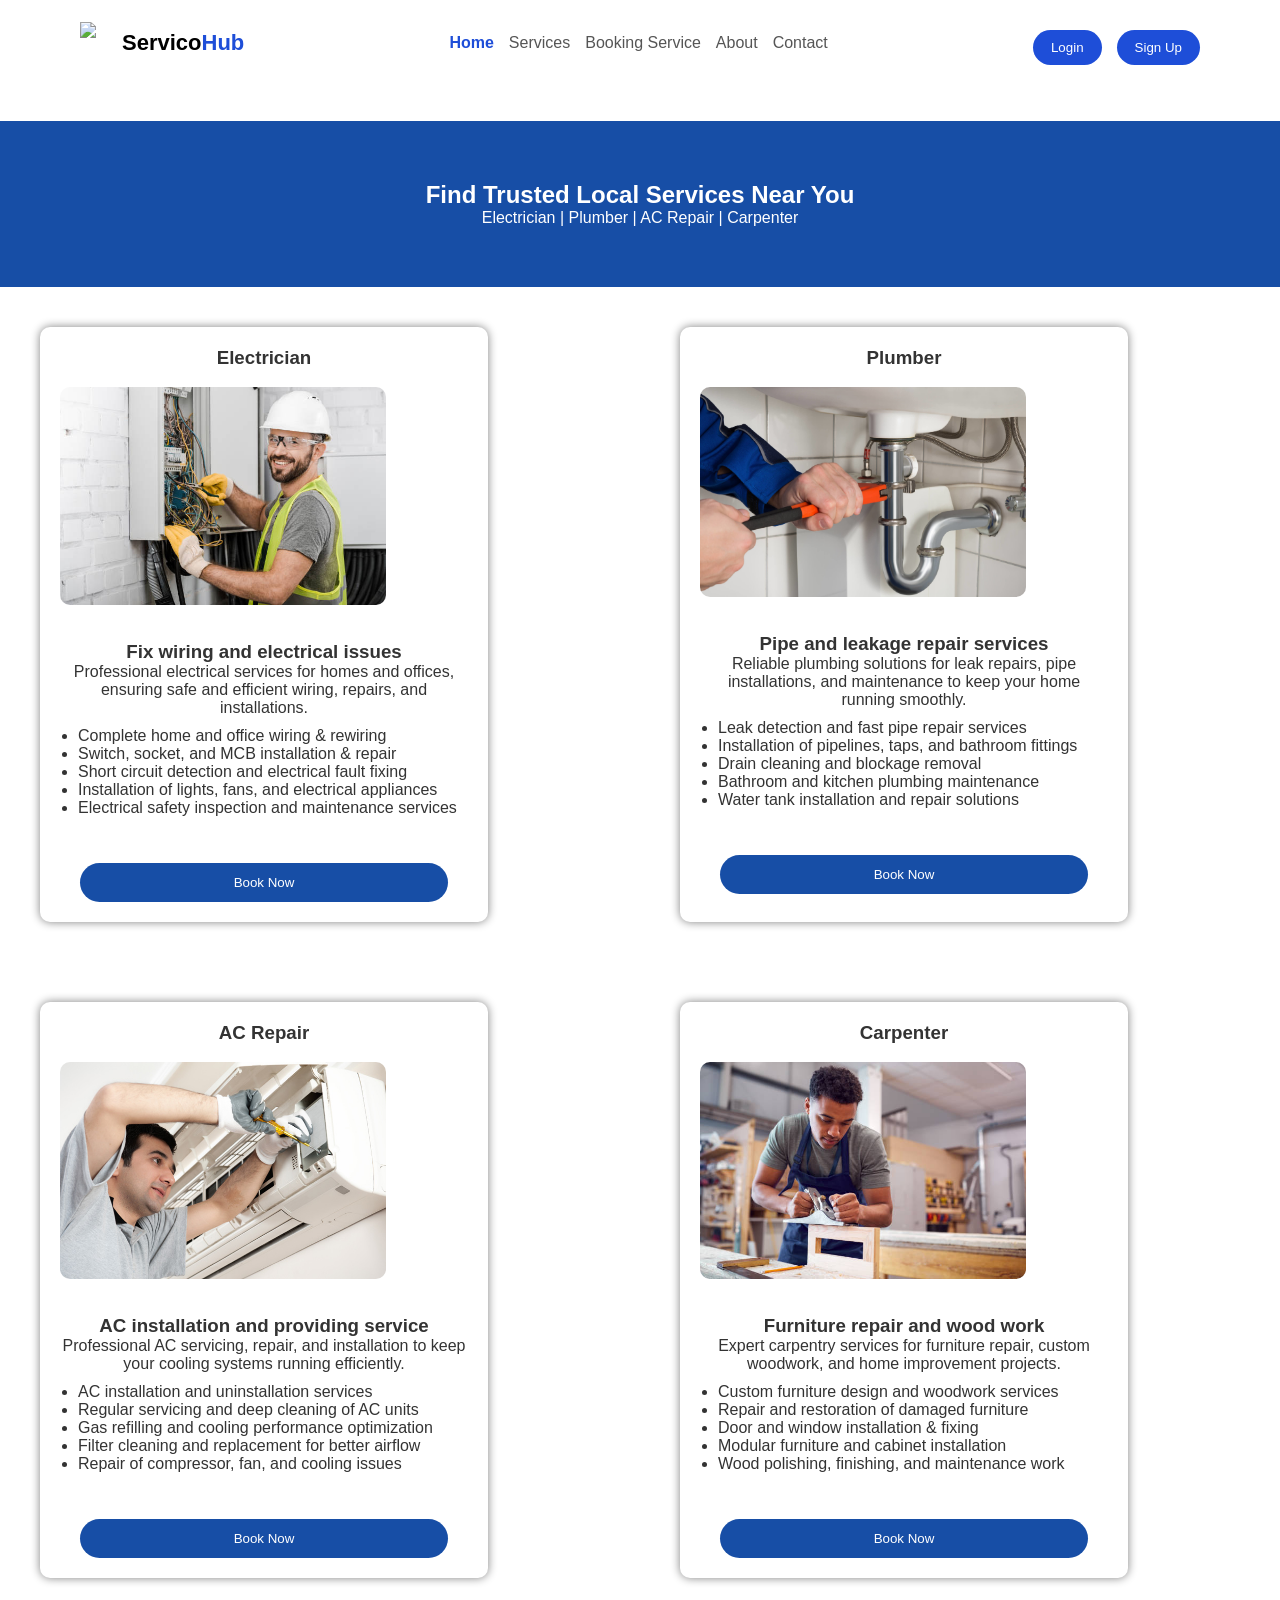
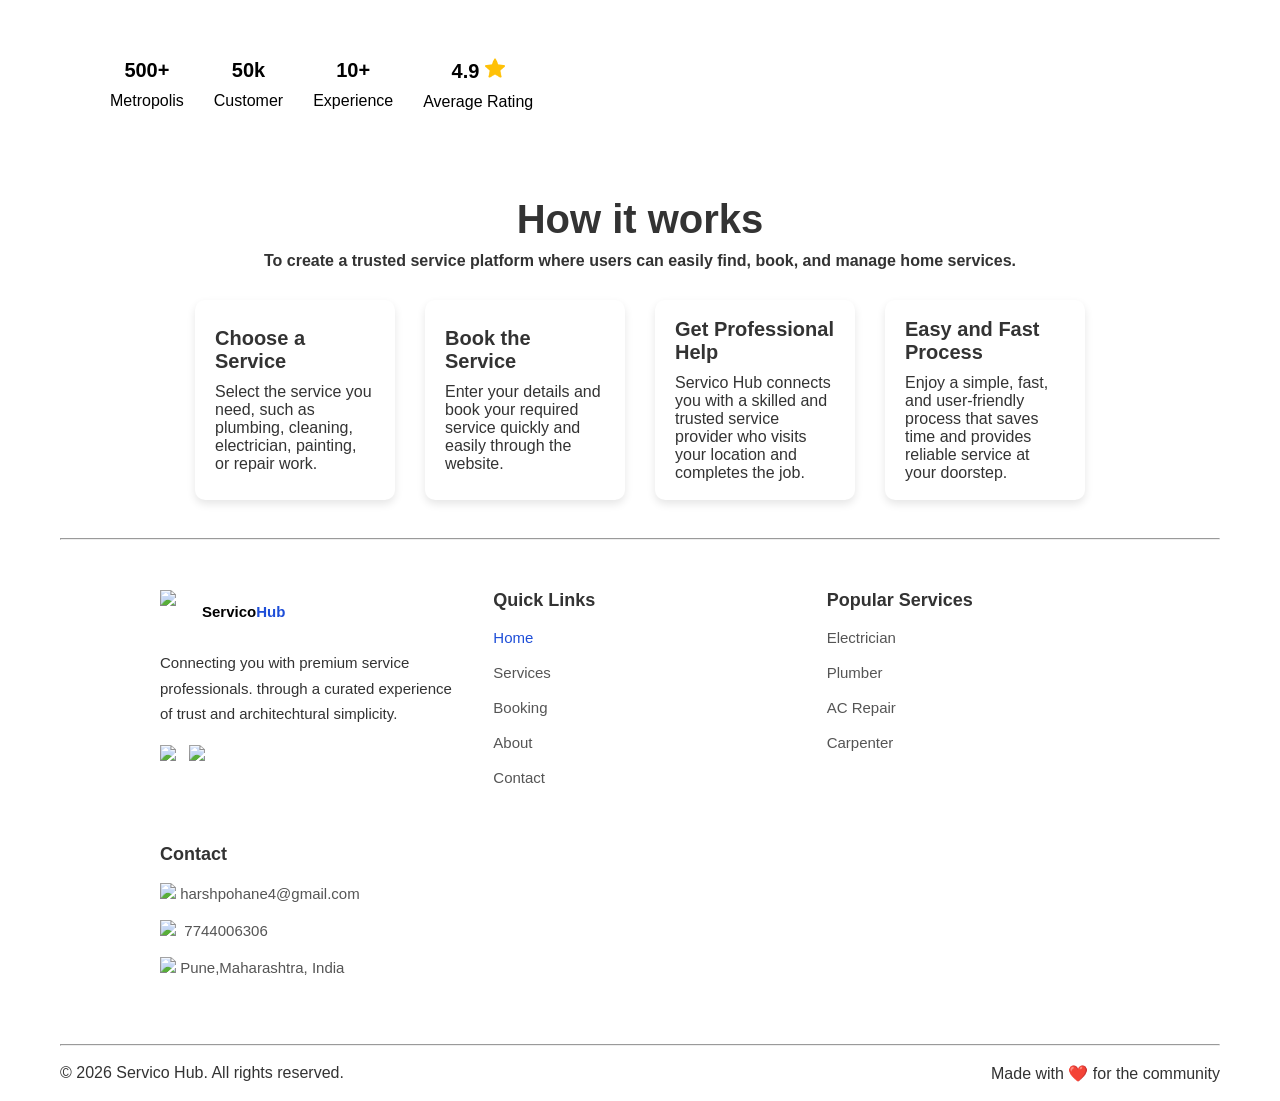
==== commit 07b3819e: "login page link added in all page" ====
--- a/index.html
+++ b/index.html
@@ -23,8 +23,9 @@
       <a href="./pages/contact.html">Contact</a>
     </nav>
     <nav>
-      <button class="btn-primary">Login</button>
-      <button class="btn-primary">Sign Up</button>
+      
+ <a href="./pages/login.html"><button class="btn-primary">Login</button></a>
+ <a href="./pages/signup.html"><button class="btn-primary">Sign Up</button></a>
     </nav>
   </header><br><br>
   <!--ServicesNames-->
@@ -162,66 +163,56 @@
                 </div>
             </div>
   <br><br>
-  <footer>
-    <hr><br>
-    <div class="footer-container">
-
-      <div class="footer-brand">
-        <div class="logo">
-          <img src="https://img.icons8.com/fluency/48/service.png" alt="logo">
-          <a href="./index.html" class="logo-decoration"> <span style="color:black;">Servico<span
-                style="color:#1e4ed8;">Hub</span></span></a>
-        </div><br>
-        <p class="paragraph">Connecting you with premium service professionals.through a curated experience of trust and
-          architechtural simplicity.
-        </p>
-      </div>
-
-      <div>
-        <h4>Quick Links</h4><br>
-        <p><a href="./index.html" class="active-open">Home</a></p><br>
-        <p><a href="./pages/service.html" class="text-color">Services</a></p><br>
-        <p><a href="./pages/booking.html" class="text-color">Booking</a></p><br>
-        <p><a href="./pages/about.html" class="text-color">About</a></p><br>
-        <p><a href="./pages/contact.html" class="text-color">Contact</a></p><br>
-      </div>
-
-      <div>
-        <h4>Popular Services</h4><br>
-        <p><a href="./pages/service.html#Electrician" class="text-color">Electrician</a></p><br>
-        <p><a href="./pages/service.html#Plumber" class="text-color">Plumber</a></p><br>
-        <p><a href="./pages/service.html#AC Repair" class="text-color">AC Repair</a></p><br>
-        <p><a href="./pages/service.html#Carpenter" class="text-color">Carpenter</a></p><br>
-      </div>
-      <div>
+  <footer><hr>
+  <div class="footer-container">
+    <div class="footer-brand">
+      <div class="logo">
+    <img src="https://img.icons8.com/fluency/48/service.png" alt="logo">
+   <a href="./index.html" class="logo-decoration"> <span style="color:black;">Servico<span style="color:#1e4ed8;">Hub</span></span></a>
+  </div><br>
+      <p class="paragraph">Connecting you with premium service professionals.
+        through a curated experience of trust and architechtural simplicity.
+      </p><br>
+      <p><a href="http://www.instagram.com/harsh_pohane23" target="_blank" class="text-color"><img src="./images/instagram.png" height="20px"/>
+        </a>  &nbsp; 
+       <a href="https://github.com/HarshPohane" class="text-color"><img src="./images/github.png" height="20px"/> </a></p>
+
+    </div>
+
+    <div>
+      <h4>Quick Links</h4><br>
+      <p><a href="./../index.html" class="active-open">Home</a></p><br>
+      <p><a href="./../pages/service.html" class="text-color">Services</a></p><br>
+      <p><a href="./../pages/booking.html" class="text-color">Booking</a></p><br>
+      <p><a href="./../pages/about.html" class="text-color">About</a></p><br>
+      <p><a href="./../pages/contact.html" class="text-color">Contact</a></p><br>
+    </div>
+
+    <div>
+      <h4>Popular Services</h4><br>
+      <p><a href="./pages/service.html#Electrician" class="text-color">Electrician</a></p><br>
+      <p><a href="./pages/service.html#Plumber" class="text-color">Plumber</a></p><br>
+      <p><a href="./pages/service.html#AC Repair" class="text-color">AC Repair</a></p><br>
+      <p><a href="./pages/service.html#Carpenter" class="text-color">Carpenter</a></p><br>
+    </div> 
+  <div >
         <h2>Contact</h2><br>
         <div class="footer-contact">
-          <img src="./images/contactmail.jpg" height="20px" />&nbsp;
-          <p><a href="mailto:harshpohane4@gmail.com" class="text-color">harshpohane4@gmail.com</a> </p>
+        <p><a href="mailto:harshpohane4@gmail.com" class="text-color"> <img src="./images/contactmail.jpg" height="20px"/>&nbsp;harshpohane4@gmail.com</a> </p></div><br>
+        <div class="footer-contact">
+          <p><a href="tel:7744006306" class="text-color"> <img src="./images/contactphone.png" height="20px"/>&nbsp; 
+7744006306</a></p><br>
         </div><br>
         <div class="footer-contact">
-          <img src="./images/contactphone.png" height="20px" />&nbsp;
-          <p><a href="tel:7744006306" class="text-color">+91 7744006306</a></p><br>
+        <p><a href="https://maps.app.goo.gl/vpnFwZfDn5m2Z5aS9" target="_blank" class="text-color"><img src="./images/contactmap.png" height="20px"/>&nbsp;Pune,Maharashtra, India</a></p><br>
         </div><br>
-        <div class="footer-contact">
-          <img src="./images/instagram.png" height="20px" />&nbsp;
-          <p><a href="http://www.instagram.com/yourusername" target="_blank" class="text-color">harsh_pohane23</a></p>
-          <br>
-        </div><br>
-        <div class="footer-contact">
-          <img src="./images/github.png" height="20px" />&nbsp;
-          <p><a href="https://github.com/HarshPohane" class="text-color">HarshPohane
-            </a></p><br>
-        </div>
       </div>
-    </div><br>
-    <hr><br>
-    <div class="copyright">
-      <p>© 2026 Servico Hub. All rights reserved.</p>
-      <p>Made with ❤️ for the community</p>
-    </div><br>
-  </footer>
-
+  </div>
+  <hr><br>
+  <div class="copyright">
+  <p>© 2026 Servico Hub. All rights reserved.</p>
+  <p>Made with ❤️ for the community</p>
+  </div><br>
+</footer>
 </body>
-
 </html>
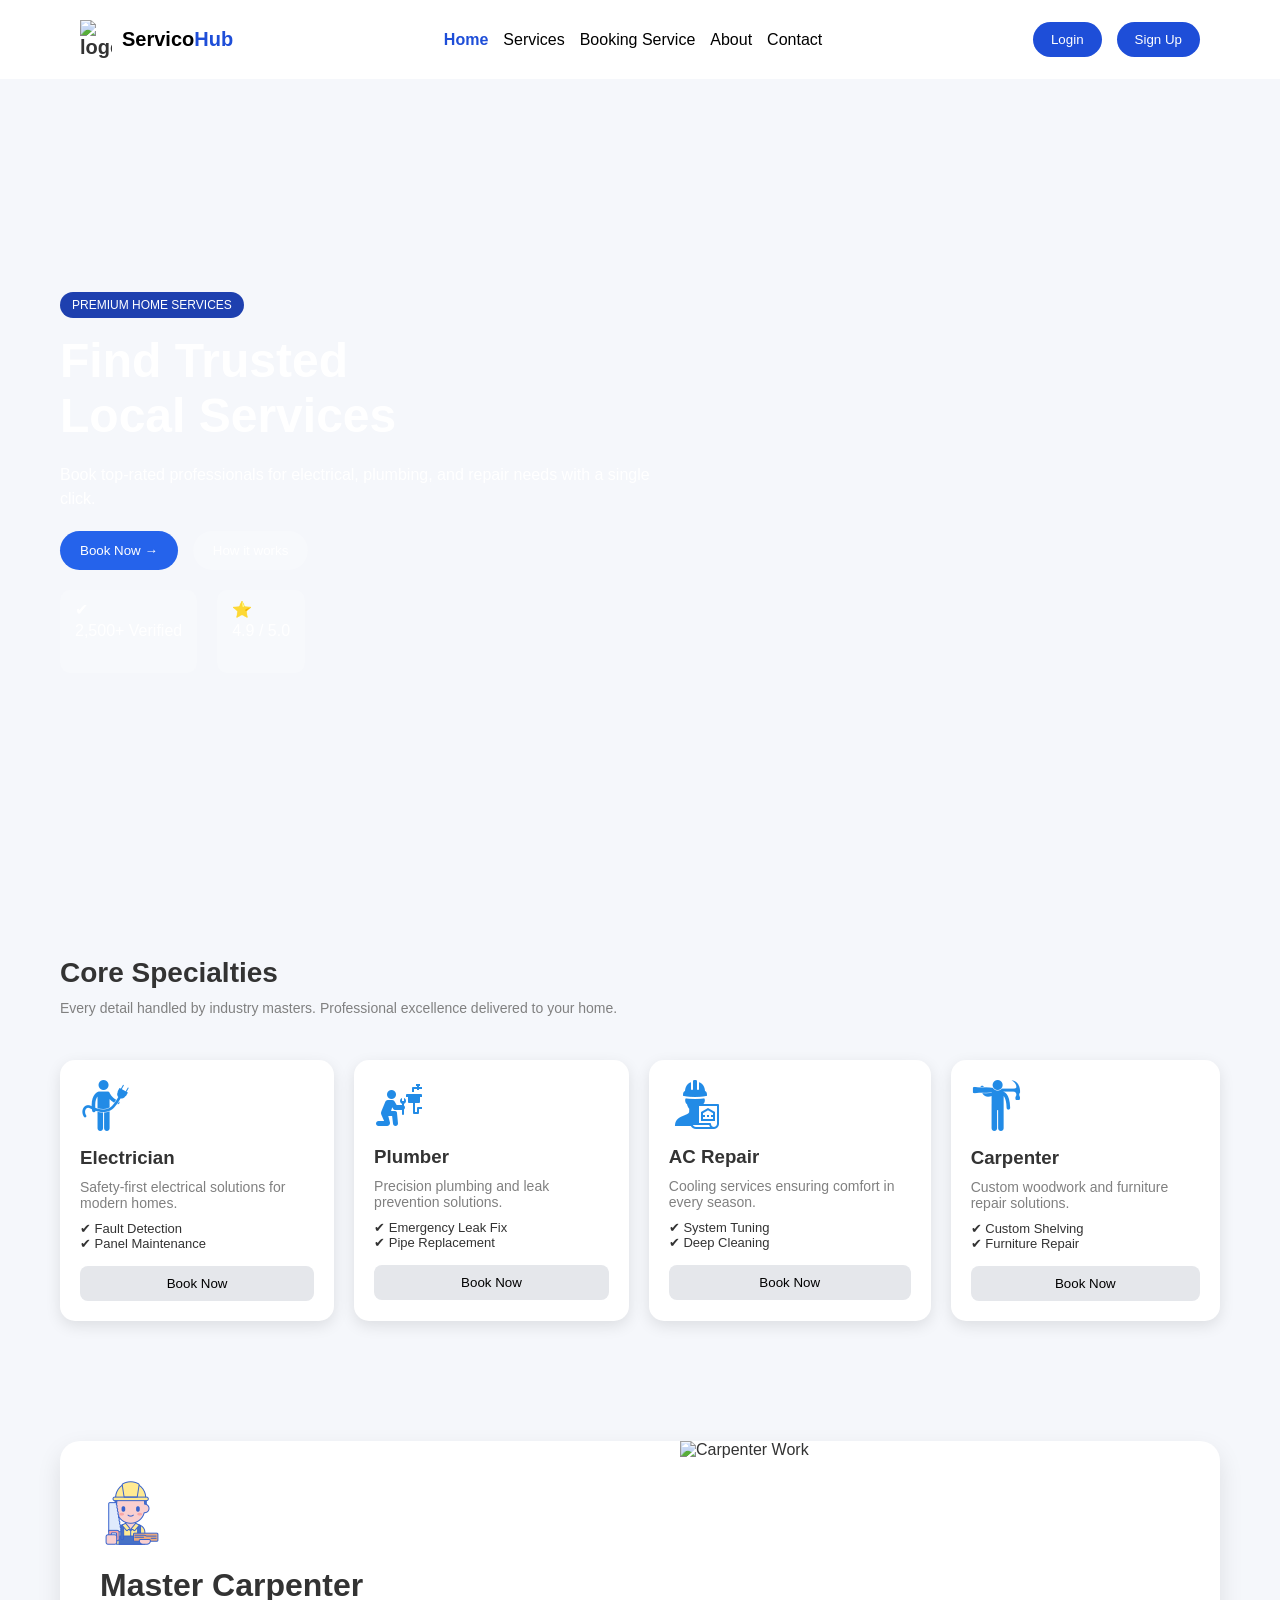
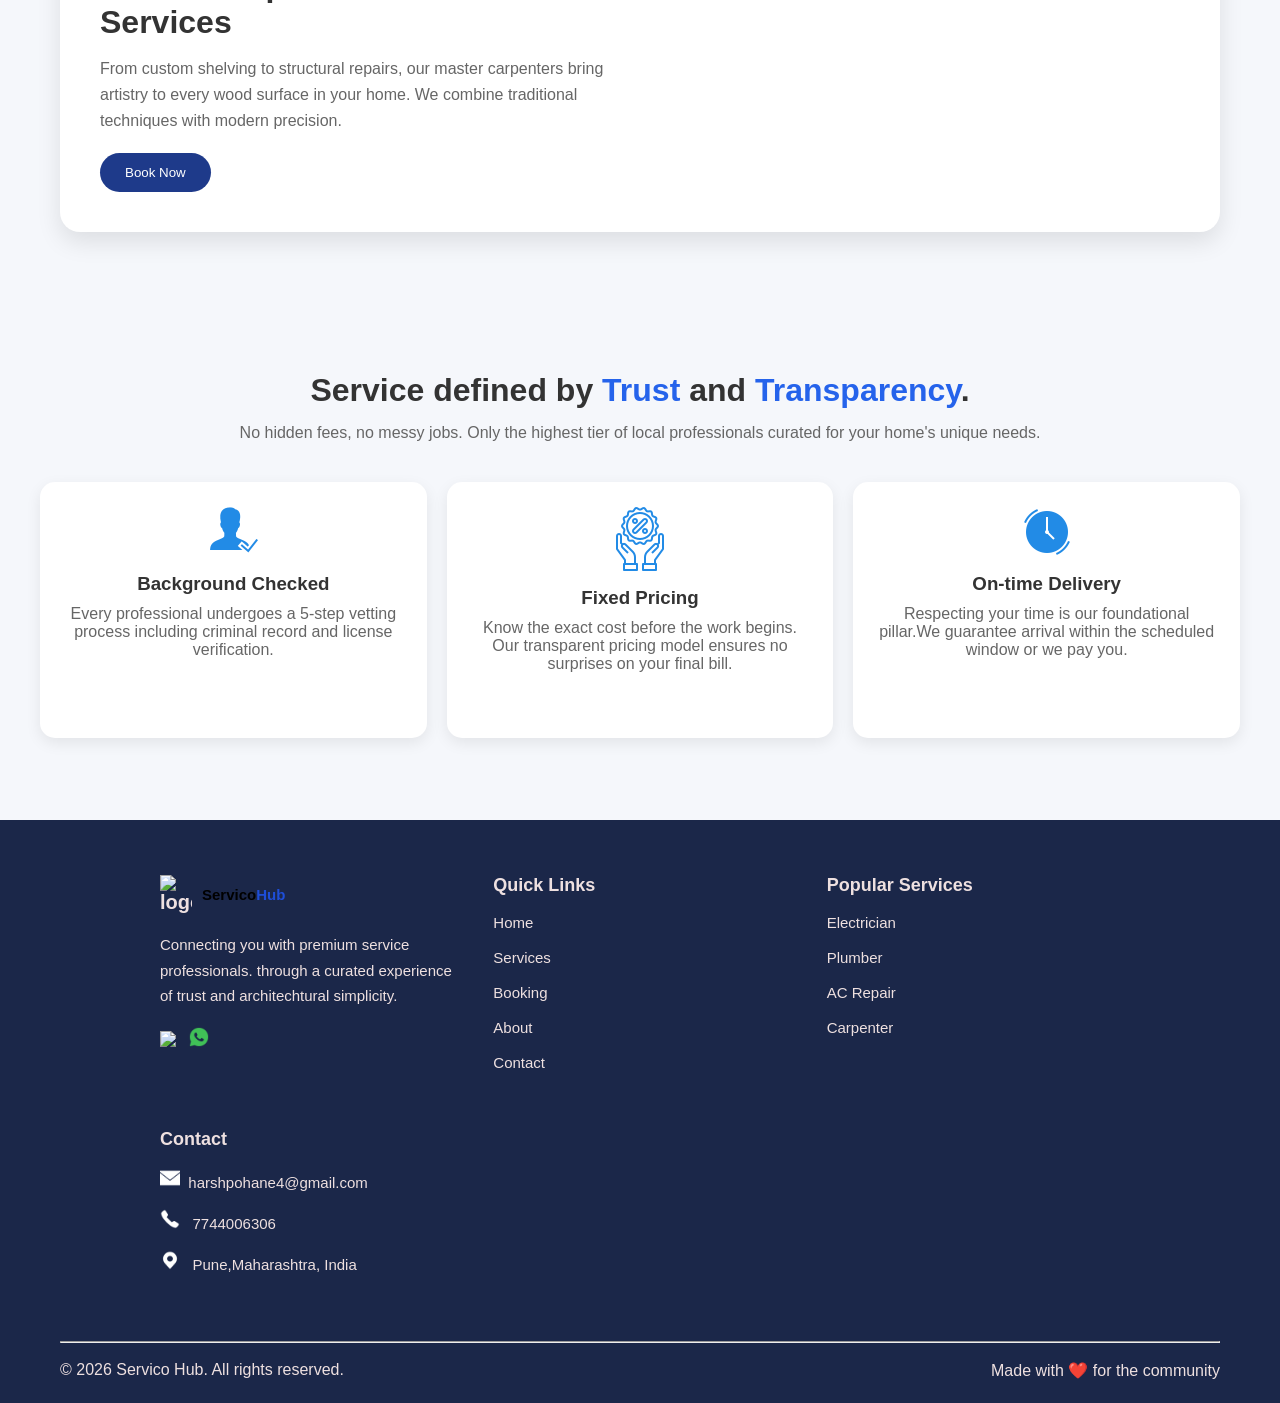
==== commit 5086d97b: "Merge pull request #29 from Priyankakhedkar10/main changes done" ====
--- a/index.html
+++ b/index.html
@@ -5,10 +5,11 @@
   <title>Local Services Finder</title>
   <link rel="stylesheet" href="./css/header-footer.css">
   <link rel="stylesheet" href="./css/home.css">
+   <link rel="preconnect" href="https://fonts.googleapis.com">
+<link rel="preconnect" href="https://fonts.gstatic.com" crossorigin>
+<link href="https://fonts.googleapis.com/css2?family=Archivo+Black&family=Lora:ital,wght@0,400..700;1,400..700&family=Montserrat:ital,wght@0,100..900;1,100..900&family=Playfair+Display:ital,wght@0,400..900;1,400..900&display=swap" rel="stylesheet">
 </head>
-
 <body>
-
   <header class="navbar">
     <div class="logo">
       <img src="https://img.icons8.com/fluency/48/service.png" alt="logo">
@@ -27,143 +28,140 @@
  <a href="./pages/login.html"><button class="btn-primary">Login</button></a>
  <a href="./pages/signup.html"><button class="btn-primary">Sign Up</button></a>
     </nav>
-  </header><br><br>
-  <!--ServicesNames-->
-  <section class="ServicesNames">
-    <h2>Find Trusted Local Services Near You</h2>
-    <p>Electrician | Plumber | AC Repair | Carpenter</p>
-  </section>
-
-  <!-- Services Cards -->
-  <section class="services">
-
-    <div class="card">
-      <h3>Electrician</h3><br>
-      <img src="images/electrician.png" alt="Electrician" class="card-image"><br><br>
-      <h3>Fix wiring and electrical issues</h3>
-      <p>Professional electrical services for homes and offices, ensuring safe and efficient wiring, repairs, and
-        installations.</p>
-      <ul>
-        <li>Complete home and office wiring & rewiring</li>
-        <li>Switch, socket, and MCB installation & repair</li>
-        <li>Short circuit detection and electrical fault fixing</li>
-        <li>Installation of lights, fans, and electrical appliances</li>
-        <li>Electrical safety inspection and maintenance services</li>
-      </ul>
-      <br>
-      <br>
-      <a href="booking.html"><button>Book Now</button></a>
-    </div>
-
-    <div class="card">
-      <h3>Plumber</h3><br>
-      <img src="images/plumbing.png" alt="Plumbing"><br><br>
-      <h3>Pipe and leakage repair services</h3>
-      <p>Reliable plumbing solutions for leak repairs, pipe installations, and maintenance to keep your home running
-        smoothly.</p>
-      <ul>
-        <li>Leak detection and fast pipe repair services</li>
-        <li>Installation of pipelines, taps, and bathroom fittings</li>
-        <li>Drain cleaning and blockage removal</li>
-        <li>Bathroom and kitchen plumbing maintenance</li>
-        <li>Water tank installation and repair solutions</li>
-      </ul>
-      <br><br>
-      <a href="booking.html"><button>Book Now</button></a>
-    </div>
-
-    <div class="card">
-      <h3>AC Repair</h3><br>
-      <img src="images/ac-repair.png" alt="AC Repair"><br><br>
-      <h3>AC installation and providing service</h3>
-      <p>Professional AC servicing, repair, and installation to keep your cooling systems running efficiently.</p>
-      <ul>
-        <li>AC installation and uninstallation services</li>
-        <li>Regular servicing and deep cleaning of AC units</li>
-        <li>Gas refilling and cooling performance optimization</li>
-        <li>Filter cleaning and replacement for better airflow</li>
-        <li>Repair of compressor, fan, and cooling issues</li>
-      </ul>
-
-      </br><br>
-      <a href="booking.html"><button>Book Now</button></a>
-    </div>
-
-    <div class="card">
-      <h3>Carpenter</h3><br>
-      <img src="images/carpentry.png" alt="Carpentry"><br><br>
-      <h3>Furniture repair and wood work</h3>
-      <p>Expert carpentry services for furniture repair, custom woodwork, and home improvement projects.</p>
-      <ul>
-        <li>Custom furniture design and woodwork services</li>
-        <li>Repair and restoration of damaged furniture</li>
-        <li>Door and window installation & fixing</li>
-        <li>Modular furniture and cabinet installation</li>
-        <li>Wood polishing, finishing, and maintenance work</li>
-      </ul>
-      <br><br>
-      <a href="booking.html"><button>Book Now</button></a>
-    </div>
-
-  </section>
-  <div class="recommedations">
-    <div class="recommedations-items">
-      <span class="recommedations-count">500+</span>
-      <span>Metropolis</span>
-
-    </div>
-
-    <div class="recommedations-items">
-
-      <span class="recommedations-count">50k</span>
-      <span>Customer</span>
-    </div>
-
-    <div class="recommedations-items">
-      <span class="recommedations-count">10+</span>
-      <span>Experience</span>
-    </div>
-
-    <div class="recommedations-items">
-      <span class="recommedations-count">
-        4.9 <img src="./images/star (3).png" height="20px" alt="star" />
-      </span>
-      <span>Average Rating</span>
-    </div>
-  </div>
-  <br><br>
-
-  <div class="work-section-container">
-            <span class="work-section-heading">How it works</span>
-            <span class="work-section-description">
-                 To create a trusted service platform where users can easily find, book, and manage home services.
-            </span>
-
-            <div class="work-section-card-container">
-
-                <div class="work-section-card-container-items">
-                    <span class="work-card-heading">Choose a Service</span>
-                    <span>Select the service you need, such as plumbing, cleaning, electrician, painting, or repair work.</span>
-                </div>
-
-                <div class="work-section-card-container-items">
-                    <span class="work-card-heading">Book the Service</span>
-                    <span>Enter your details and book your required service quickly and easily through the website.</span>
-                </div>
-
-                <div class="work-section-card-container-items">
-                    <span class="work-card-heading">Get Professional Help</span>
-                    <span>Servico Hub connects you with a skilled and trusted service provider who visits your location and completes the job.</span>
-
-                </div>
-
-                <div class="work-section-card-container-items">
-                    <span class="work-card-heading">Easy and Fast Process</span>
-                    <span>Enjoy a simple, fast, and user-friendly process that saves time and provides reliable service at your doorstep.</span>
-                </div>
-            </div>
-  <br><br>
-  <footer><hr>
+  </header>
+  <section class="hero">
+  <div class="hero-content">
+    <span class="badge">PREMIUM HOME SERVICES</span>
+    <h1>Find Trusted <br> Local Services</h1>
+    <p>
+      Book top-rated professionals for electrical, plumbing,
+      and repair needs with a single click.
+    </p>
+
+    <div class="hero-buttons">
+      <a href="./../pages/booking.html"><button class="btn primary">Book Now →</button></a>
+      <a href="./../pages/service.html"><button class="btn secondary">How it works</button></a>
+    </div>
+
+    <div class="hero-stats">
+      <div class="stat-box">
+        <span>✔</span>
+        <p>2,500+ Verified</p>
+      </div>
+      <div class="stat-box">
+        ⭐
+        <p>4.9 / 5.0</p>
+      </div>
+    </div>
+  </div>
+</section>
+
+<section class="services">
+  <div class="services-header">
+    <div>
+      <h2>Core Specialties</h2>
+      <p>
+        Every detail handled by industry masters. Professional excellence delivered to your home.
+      </p>
+    </div>
+  </div>
+
+  <div class="service-grid">
+
+    <div class="card">
+      <div class="icon"><img src="./images/icons8-electrician-51.png"></div>
+      <h3>Electrician</h3>
+      <p>Safety-first electrical solutions for modern homes.</p>
+      <ul>
+        <li>✔ Fault Detection</li>
+        <li>✔ Panel Maintenance</li>
+      </ul>
+      <a a href="./pages/service.html"><button>Book Now </button></a>
+    </div>
+
+    <div class="card">
+      <div class="icon"><img src="./images/icons8-plumber-50.png"></div>
+      <h3>Plumber</h3>
+      <p>Precision plumbing and leak prevention solutions.</p>
+      <ul>
+        <li>✔ Emergency Leak Fix</li>
+        <li>✔ Pipe Replacement</li>
+      </ul>
+      <a a href="./pages/service.html"><button>Book Now </button></a>
+    </div>
+
+    <div class="card">
+      <div class="icon"><img src="./images/icons8-architect-50.png"></div>
+      <h3>AC Repair</h3>
+      <p>Cooling services ensuring comfort in every season.</p>
+      <ul>
+        <li>✔ System Tuning</li>
+        <li>✔ Deep Cleaning</li>
+      </ul>
+      <a a href="./pages/service.html"><button>Book Now </button></a>
+    </div>
+
+    <div class="card">
+      <div class="icon"><img src="./images/icons8-carpenter-51.png"></div>
+      <h3>Carpenter</h3>
+      <p>Custom woodwork and furniture repair solutions.</p>
+      <ul>
+        <li>✔ Custom Shelving</li>
+        <li>✔ Furniture Repair</li>
+      </ul>
+      <a a href="./pages/service.html"><button>Book Now </button></a>
+    </div>
+
+  </div>
+</section>
+
+<section class="carpenter">
+  <div class="carpenter-container">
+    <div class="carpenter-text">
+      <div class="icon"><img src="./images/icons8-carpenter-64.png"></div>
+      <h2>Master Carpenter <br> Services</h2>
+      <p>
+        From custom shelving to structural repairs, our master carpenters bring artistry
+        to every wood surface in your home. We combine traditional techniques with modern precision.
+      </p>
+
+     <a href="./pages/service.html"><button class="primary-btn">Book Now</button></a> 
+    </div>
+    <div class="carpenter-image">
+      <img src="https://images.unsplash.com/photo-1600585154340-be6161a56a0c" alt="Carpenter Work">
+    </div>
+
+  </div>
+</section>
+<section class="trust">
+  <h2>Service defined by <span>Trust</span> and <span>Transparency</span>.</h2>
+  <p>
+    No hidden fees, no messy jobs. Only the highest tier of local professionals curated for your home's unique needs.
+  </p>
+
+  <div class="trust-grid">
+
+    <div class="trust-card">
+      <div class="icon"><img src="./images/icons8-checked-user-male-50.png"></div>
+      <h3>Background Checked</h3>
+      <p>Every professional undergoes a 5-step vetting process including criminal record and license verification.</p>
+    </div>
+
+    <div class="trust-card">
+      <div class="icon"><img src="./images/icons8-discount-64.png"></div>
+      <h3>Fixed Pricing</h3>
+      <p>Know the exact cost before the work begins. Our transparent pricing model ensures no surprises on your final bill.</p>
+    </div>
+
+    <div class="trust-card">
+      <div class="icon"><img src="./images/icons8-clock-50.png" ></div>
+      <h3>On-time Delivery</h3>
+      <p>Respecting your time is our foundational pillar.We guarantee arrival within the scheduled window or we pay you.</p>
+    </div>
+
+  </div>
+</section>
+  <footer>
   <div class="footer-container">
     <div class="footer-brand">
       <div class="logo">
@@ -175,17 +173,17 @@
       </p><br>
       <p><a href="http://www.instagram.com/harsh_pohane23" target="_blank" class="text-color"><img src="./images/instagram.png" height="20px"/>
         </a>  &nbsp; 
-       <a href="https://github.com/HarshPohane" class="text-color"><img src="./images/github.png" height="20px"/> </a></p>
+       <a href="https://wa.me/+7744006306" class="text-color"><img src="./images/icons8-whatsapp-50.png" height="20px"/> </a></p>
 
     </div>
 
     <div>
       <h4>Quick Links</h4><br>
-      <p><a href="./../index.html" class="active-open">Home</a></p><br>
-      <p><a href="./../pages/service.html" class="text-color">Services</a></p><br>
-      <p><a href="./../pages/booking.html" class="text-color">Booking</a></p><br>
-      <p><a href="./../pages/about.html" class="text-color">About</a></p><br>
-      <p><a href="./../pages/contact.html" class="text-color">Contact</a></p><br>
+      <p><a href="./index.html" class="text-color">Home</a></p><br>
+      <p><a href="./pages/service.html" class="text-color">Services</a></p><br>
+      <p><a href="./pages/booking.html" class="text-color">Booking</a></p><br>
+      <p><a href="./pages/about.html" class="text-color">About</a></p><br>
+      <p><a href="./pages/contact.html" class="text-color">Contact</a></p><br>
     </div>
 
     <div>
@@ -198,13 +196,13 @@
   <div >
         <h2>Contact</h2><br>
         <div class="footer-contact">
-        <p><a href="mailto:harshpohane4@gmail.com" class="text-color"> <img src="./images/contactmail.jpg" height="20px"/>&nbsp;harshpohane4@gmail.com</a> </p></div><br>
+        <p><a href="mailto:harshpohane4@gmail.com" class="text-color"> <img src="./images/icons8-email-50.png" height="20px"/>&nbsp;&nbsp;harshpohane4@gmail.com</a> </p></div><br>
         <div class="footer-contact">
-          <p><a href="tel:7744006306" class="text-color"> <img src="./images/contactphone.png" height="20px"/>&nbsp; 
+          <p><a href="tel:7744006306" class="text-color"> <img src="./images/icons8-phone-50.png" height="20px"/>&nbsp;&nbsp; 
 7744006306</a></p><br>
         </div><br>
         <div class="footer-contact">
-        <p><a href="https://maps.app.goo.gl/vpnFwZfDn5m2Z5aS9" target="_blank" class="text-color"><img src="./images/contactmap.png" height="20px"/>&nbsp;Pune,Maharashtra, India</a></p><br>
+        <p><a href="https://maps.app.goo.gl/vpnFwZfDn5m2Z5aS9" target="_blank" class="text-color"><img src="./images/icons8-location-50 (1).png" height="20px"/>&nbsp; &nbsp;Pune,Maharashtra, India</a></p><br>
         </div><br>
       </div>
   </div>
--- a/css/header-footer.css
+++ b/css/header-footer.css
@@ -1,3 +1,4 @@
+
 * {
   margin: 0;
   padding: 0;
@@ -38,7 +39,7 @@
 
 nav a {
   text-decoration: none;
-  color: #555;
+  color: black;
 }
 
 nav .active {
@@ -55,8 +56,9 @@
   cursor: pointer;
 }
 footer {
-  padding: 0px 60px;
+  padding: 5px 60px;
   margin-top: 2px;
+  background-color:  #1b2749 ;
 }
 
 .footer-container {
@@ -64,10 +66,11 @@
   display: flex;
   justify-content: space-between;
   gap: 5px;
+  color:rgb(238, 224, 224);
 }
 
 footer input {
-  padding: 10px;
+  padding: 5px;
   width: 100%;
   margin: 10px 0;
 }
@@ -80,7 +83,7 @@
 }
 .text-color{
     text-decoration: none;
-    color: #555;
+     color:rgb(238, 224, 224);
 }
   .footer-contact{
     display: flex;
@@ -88,14 +91,11 @@
   .copyright{
     display: flex;
     justify-content: space-between;
+    color: rgb(238, 224, 224);;
 
   }
   .logo-decoration{
 text-decoration: none;
-  }
-    .active-open{
-    text-decoration: none;
-    color:#1e4ed8;
   }
   .paragraph{
   line-height: 1.7;
--- a/css/home.css
+++ b/css/home.css
@@ -1,156 +1,350 @@
-/* Body */
-body{
-font-family: Arial;
-margin:0;
-background:white;
-}
-
-
-.logo{
-color:white;
-font-size:22px;
-font-weight:bold;
-}
-
-.nav-links a{
-color:white;
-text-decoration:none;
-margin:0 10px;
-}
-
-.nav-links a:hover{
-color:#F97A00;
-}
-
-/* ServicesNames Section */
-.ServicesNames{
-background: #174ea6;
-color:white;
-text-align:center;
-padding:60px;
-}
-
-/* Services Section */
-.services{
-display:grid;
-grid-template-columns: repeat(2, 1fr);
-
-justify-content:center;
-gap:80px;
-padding:40px;
-
-}
-
-/* Card Design */
-.card{
-background:white;
-width: 80%; 
-padding: 20px;
-text-align:center;
-border-radius:10px;
-box-shadow:0 0 10px gray;
-
-display: flex;
-  flex-direction: column;
-  
-}
-
-.card img{
-width:80%;
-border-radius:10px;
-}
-
+* {
+  margin: 0;
+  padding: 0;
+  box-sizing: border-box;
+  font-family: Arial, sans-serif;
+}
+
+body {
+  background: #f5f7fb;
+  color: #333;
+  font-family: "Playfair Display", serif;
+  font-optical-sizing: auto;
+  font-weight: <weight>;
+  font-style: normal;
+}
+
+.hero {
+  background: url('https://woz-u.com/wp-content/uploads/2022/08/Coding-Featured.jpg') no-repeat center/cover;
+  height: 90vh;
+  display: flex;
+  align-items: center;
+  padding: 60px;
+  color: white;
+}
+
+.hero-content {
+  max-width: 600px;
+}
+
+.badge {
+  background: #1e40af;
+  padding: 6px 12px;
+  border-radius: 20px;
+  font-size: 12px;
+}
+
+.hero h1 {
+  font-size: 48px;
+  margin: 20px 0;
+}
+
+.hero p {
+  margin-bottom: 20px;
+  line-height: 1.5;
+}
+
+.hero-buttons {
+  display: flex;
+  gap: 15px;
+  margin-bottom: 20px;
+}
+
+.btn {
+  padding: 12px 20px;
+  border: none;
+  border-radius: 25px;
+  cursor: pointer;
+}
+
+.primary {
+  background: #2563eb;
+  color: white;
+}
+
+.secondary {
+  background: rgba(255,255,255,0.2);
+  color: white;
+}
+
+.hero-stats {
+  display: flex;
+  gap: 20px;
+}
+
+.stat-box {
+  background: rgba(255,255,255,0.2);
+  padding: 10px 15px;
+  border-radius: 10px;
+}
+
+.services {
+  padding: 60px;
+}
+
+.services-header {
+  display: flex;
+  justify-content: space-between;
+  align-items: center;
+  margin-bottom: 40px;
+  line-height: 1.7;
+}
+
+.services-header h2 {
+  font-size: 28px;
+}
+
+.services-header p {
+  font-size: 14px;
+  color: gray;
+}
+
+.service-grid {
+  display: flex;
+  justify-content: center;
+  gap: 20px;
+}
+
+.card {
+  background: white;
+  padding: 20px;
+  border-radius: 15px;
+  box-shadow: 0 5px 15px rgba(0,0,0,0.1);
+  text-align: left;
+}
+
+.card .icon {
+  font-size: 24px;
+  margin-bottom: 10px;
+}
+
+.card h3 {
+  margin-bottom: 10px;
+}
+
+.card p {
+  font-size: 14px;
+  color: gray;
+  margin-bottom: 10px;
+}
 
 .card ul {
-  padding-left: 18px;
-  margin: 10px 0;
-  text-align: left;
+  list-style: none;
+  font-size: 13px;
+  margin-bottom: 15px;
 }
 
 .card button {
-  margin-top: auto;
-  padding: 12px;
+  width: 100%;
+  padding: 10px;
+  border: none;
+  background: #e5e7eb;
+  border-radius: 8px;
+  cursor: pointer;
+}
+
+/* 📱 MOBILE (≤600px) */
+@media (max-width: 600px) {
+
+  .hero {
+    height: auto;
+    padding: 30px 20px;
+  }
+
+  .hero h1 {
+    font-size: 28px;
+  }
+
+  .hero-buttons {
+    flex-direction: column;
+  }
+
+  .hero-stats {
+    flex-direction: column;
+  }
+
+  .services {
+    padding: 30px 20px;
+  }
+
+  .services-header {
+    flex-direction: column;
+    align-items: flex-start;
+    gap: 10px;
+  }
+
+  .service-grid {
+    grid-template-columns: 1fr;
+  }
+}
+
+/* 📲 TABLET (601px–1024px) */
+@media (min-width: 601px) and (max-width: 1024px) {
+
+  .hero {
+    padding: 40px;
+  }
+
+  .hero h1 {
+    font-size: 36px;
+  }
+
+  .service-grid {
+    grid-template-columns: repeat(2, 1fr);
+  }
+}
+
+/* 💻 LAPTOP (1025px–1440px) */
+@media (min-width: 1025px) and (max-width: 1440px) {
+  .service-grid {
+    grid-template-columns: repeat(3, 1fr);
+  }
+}
+
+
+.carpenter {
+  padding: 60px;
+}
+
+.carpenter-container {
+  display: flex;
+  background: #fff;
+  border-radius: 20px;
+  overflow: hidden;
+  box-shadow: 0 10px 25px rgba(0,0,0,0.1);
+}
+
+.carpenter-text {
+  flex: 1;
+  padding: 40px;
+}
+
+.carpenter-text .icon {
+  font-size: 28px;
+  margin-bottom: 15px;
+}
+
+.carpenter-text h2 {
+  font-size: 32px;
+  margin-bottom: 15px;
+}
+
+.carpenter-text p {
+  color: #666;
+  margin-bottom: 20px;
+  line-height: 1.6;
+}
+
+.primary-btn {
+  padding: 12px 25px;
+  background: #1e3a8a;
+  color: white;
+  border: none;
   border-radius: 25px;
-  width: 90%; 
-}
-/* Button */
-button{
-background:#174ea6;
-color:white;
-border:none;
-padding:10px;
-cursor:pointer;
-margin-top:10px;
-border-radius: 30px;
-}
-
-.recommedations{
-   margin-top: 30px;
-   color:black;
-   display: flex;
-   flex-direction: row;
-   align-items: center;
-   gap: 20px;
-   margin-left: 100px;
-}
-.recommedations-items{
-   display: flex;
-   flex-direction: column;
-   align-items: center;
-   gap: 10px;
-   margin-top: 10px;
-   margin-left: 10px;
-}
-.recommedations-count{
-   font-size: 20px;
-   font-weight: 600;
-   font-family: 'Trebuchet MS', 'Lucida Sans Unicode', 'Lucida Grande', 'Lucida Sans', Arial, sans-serif;
-}
-.work-section-container{
-   display: flex;
-   flex-direction: column;
-   align-items: center;
-   margin-top: 50px;
-   font-family: 'Trebuchet MS', 'Lucida Sans Unicode', 'Lucida Grande', 'Lucida Sans', Arial, sans-serif;
-}
-
-.work-section-heading{
-   font-size: 40px;
-   font-weight: 700;
-}
-.work-section-description{
-   margin-top: 10px;
-   font-weight: 700;
-}
-.work-section-card-container{
-   display: flex;
-   flex-direction: row;
-   justify-content: space-evenly;
-   gap: 30px;
-   margin-top: 30px;
-   margin-right: 100px;
-   margin-left: 100px;
-}
-.work-card-heading{
-   font-size: 20px;
-   font-weight: 700;
-}
-.work-section-card-container-items{
-   display: flex;
-   flex-direction: column;
-   justify-content: center;
-   gap: 10px;
-   background-color:white;
-   padding: 20px;
-   border-radius: 10px;
-   height: 200px;
-   width: 200px;
-   box-shadow: 0px 4px 8px rgba(0, 0, 0, 0.1);
-
-}
-
-.work-section-card-container-items:hover{
-   border: 1px solid #E6501B;
-   transition: border 0.6s ease;
-
-}
+  cursor: pointer;
+}
+
+
+.carpenter-image {
+  flex: 1;
+}
+
+.carpenter-image img {
+  width: 100%;
+  height: 100%;
+  object-fit: cover;
+}
+
+.trust {
+  text-align: center;
+  padding: 80px 40px;
+}
+
+.trust h2 {
+  font-size: 32px;
+  margin-bottom: 15px;
+}
+
+.trust h2 span {
+  color: #2563eb;
+}
+
+.trust p {
+  color: #666;
+  margin-bottom: 40px;
+}
+
+.trust-grid {
+  display: grid;
+  grid-template-columns: repeat(3, 1fr);
+  gap: 20px;
+}
+
+.trust-card {
+  background: #fff;
+  padding: 25px;
+  border-radius: 15px;
+  box-shadow: 0 5px 15px rgba(0,0,0,0.08);
+}
+
+.trust-card .icon {
+  font-size: 24px;
+  margin-bottom: 10px;
+}
+
+.trust-card h3 {
+  margin-bottom: 10px;
+}
+
+
+/* 📱 MOBILE */
+
+@media (max-width: 600px) {
+
+  .carpenter {
+    padding: 20px;
+  }
+
+  .carpenter-container {
+    flex-direction: column;
+  }
+
+  .carpenter-text {
+    padding: 20px;
+  }
+
+  .carpenter-text h2 {
+    font-size: 24px;
+  }
+
+  .trust {
+    padding: 40px 20px;
+  }
+
+  .trust h2 {
+    font-size: 24px;
+  }
+
+  .trust-grid {
+    grid-template-columns: 1fr;
+  }
+}
+
+/* 📲 TABLET */
+@media (min-width: 601px) and (max-width: 1024px) {
+
+  .carpenter-container {
+    flex-direction: column;
+  }
+
+  .trust-grid {
+    grid-template-columns: repeat(2, 1fr);
+  }
+}
+
+/* 💻 LAPTOP */
+@media (min-width: 1025px) and (max-width: 1440px) {
+  .trust-grid {
+    grid-template-columns: repeat(3, 1fr);
+  }
+}
